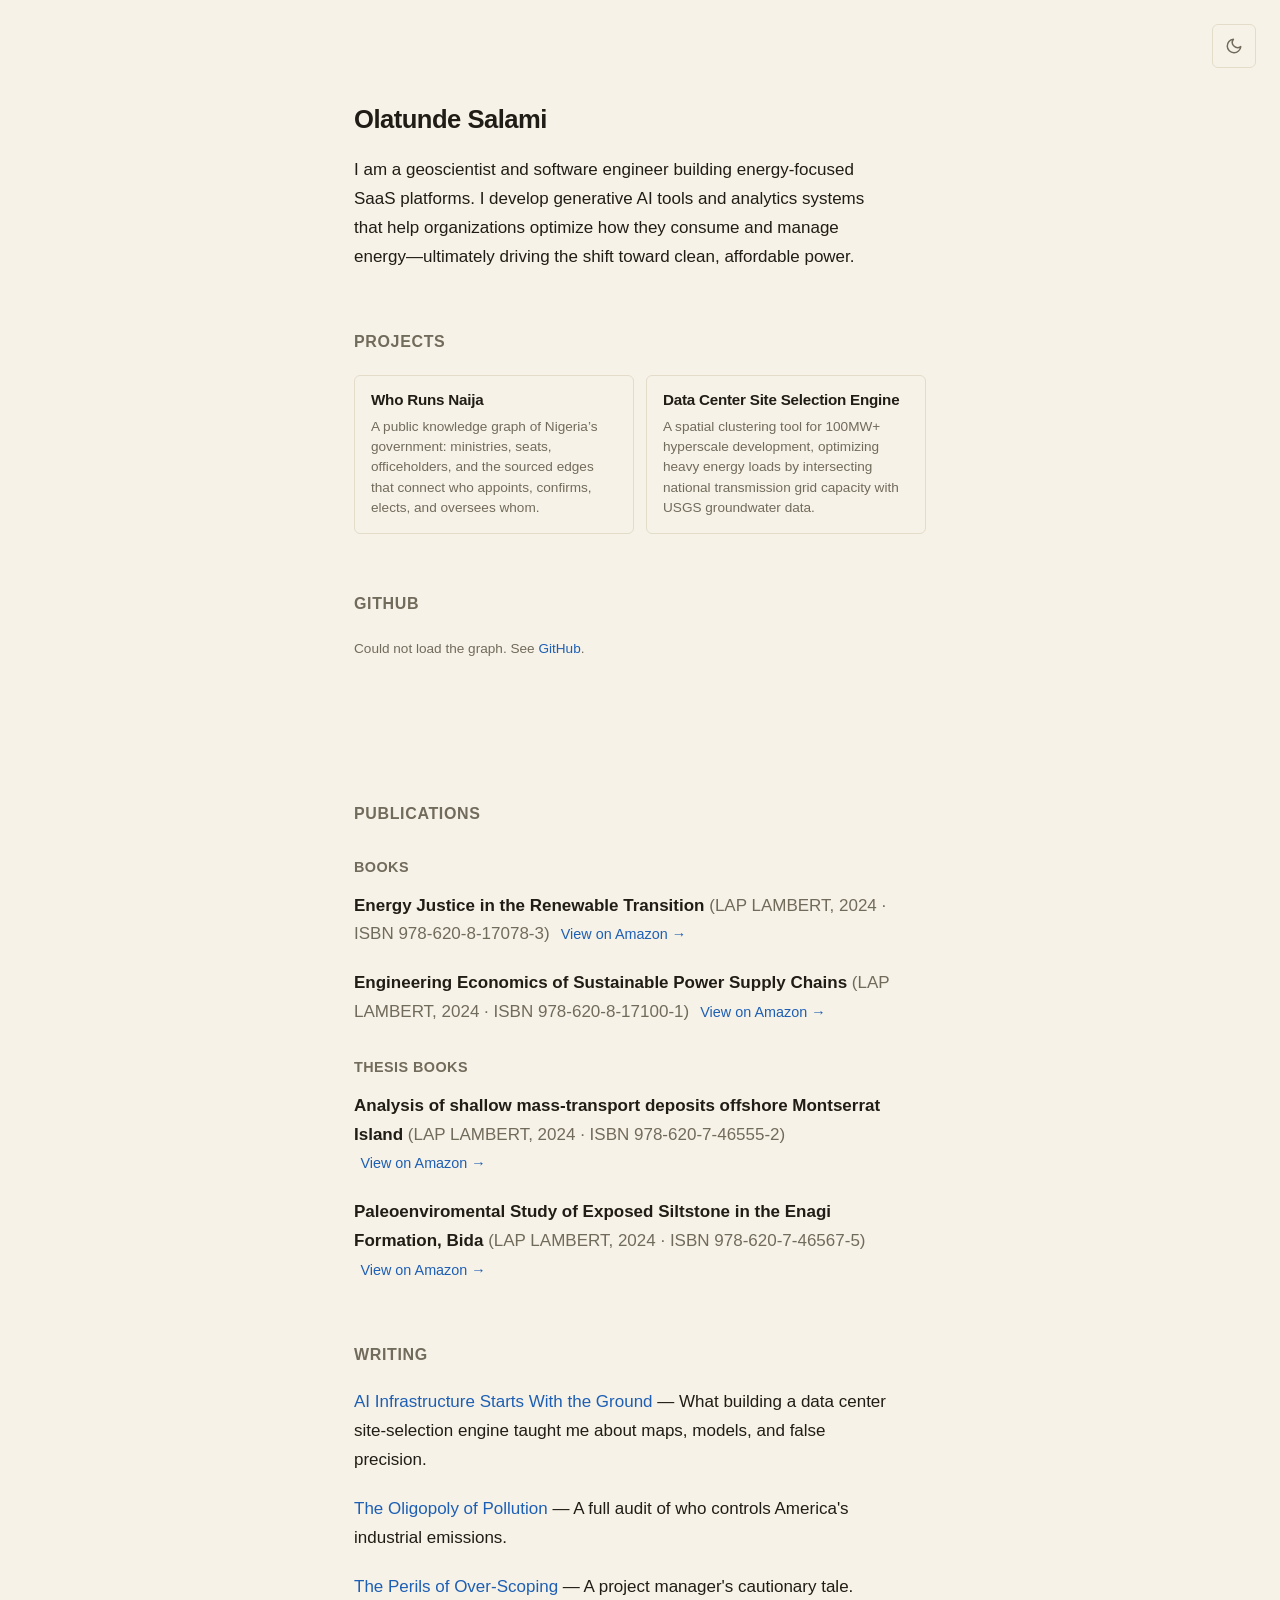
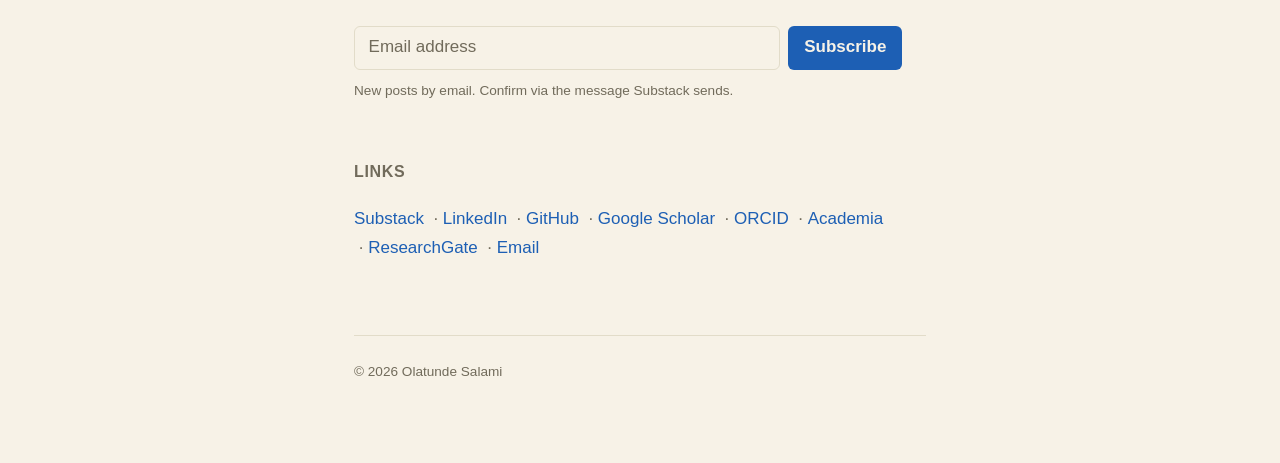
==== index.html @ bcf0152d "Improve mobile footer links and contributions graph On screens up to 480px: add a swipe hint under t" ====
<!DOCTYPE html>
<html lang="en">
<head>
    <meta charset="UTF-8">
    <meta name="viewport" content="width=device-width, initial-scale=1.0">
    <meta name="description" content="Olatunde Salami — geoscientist and software engineer building energy-focused SaaS platforms, generative AI tools, and analytics systems.">
    <meta name="author" content="Olatunde Salami">
    <meta name="robots" content="index, follow">
    <link rel="canonical" href="https://salamituns.com">

    <!-- Open Graph / Social Media -->
    <meta property="og:type" content="website">
    <meta property="og:title" content="Olatunde Salami">
    <meta property="og:description" content="Geoscientist and software engineer building energy-focused SaaS platforms, generative AI tools, and analytics systems.">
    <meta property="og:url" content="https://salamituns.com">
    <meta property="og:image" content="https://salamituns.com/og-image.png">
    <meta property="og:image:width" content="1200">
    <meta property="og:image:height" content="630">
    <meta name="twitter:card" content="summary_large_image">
    <meta name="twitter:title" content="Olatunde Salami">
    <meta name="twitter:description" content="Geoscientist and software engineer building energy-focused SaaS platforms, generative AI tools, and analytics systems.">
    <meta name="twitter:image" content="https://salamituns.com/og-image.png">

    <script type="application/ld+json">
    {
      "@context": "https://schema.org",
      "@type": "Person",
      "name": "Olatunde Salami",
      "url": "https://salamituns.com",
      "jobTitle": "Geoscientist and Software Engineer",
      "sameAs": [
        "https://www.linkedin.com/in/salamituns/",
        "https://github.com/salamituns",
        "https://scholar.google.com/citations?user=IRqmZIQAAAAJ&hl=en",
        "https://orcid.org/0009-0002-8388-9732",
        "https://uni-bremen.academia.edu/OlatundeSalami",
        "https://www.researchgate.net/profile/Olatunde-Salami-2"
      ],
      "author": [
        {
          "@type": "Book",
          "name": "Energy Justice in the Renewable Transition",
          "isbn": "978-620-8-17078-3",
          "datePublished": "2024",
          "publisher": {
            "@type": "Organization",
            "name": "LAP LAMBERT Academic Publishing"
          },
          "url": "https://www.amazon.com/Energy-Justice-Renewable-Transition-Mitigation/dp/6208170788"
        },
        {
          "@type": "Book",
          "name": "Engineering Economics of Sustainable Power Supply Chains",
          "isbn": "978-620-8-17100-1",
          "datePublished": "2024",
          "publisher": {
            "@type": "Organization",
            "name": "LAP LAMBERT Academic Publishing"
          },
          "url": "https://www.amazon.com/Engineering-Economics-Sustainable-Supply-Chains/dp/6208171008"
        },
        {
          "@type": "Book",
          "name": "Analysis of shallow mass-transport deposits offshore Montserrat Island",
          "isbn": "978-620-7-46555-2",
          "datePublished": "2024",
          "publisher": {
            "@type": "Organization",
            "name": "LAP LAMBERT Academic Publishing"
          },
          "url": "https://www.amazon.com/Analysis-mass-transport-deposits-offshore-Montserrat/dp/6207465555"
        },
        {
          "@type": "Book",
          "name": "Paleoenviromental Study of Exposed Siltstone in the Enagi Formation, Bida",
          "isbn": "978-620-7-46567-5",
          "datePublished": "2024",
          "publisher": {
            "@type": "Organization",
            "name": "LAP LAMBERT Academic Publishing"
          },
          "url": "https://www.amazon.com/dp/6207465679"
        }
      ]
    }
    </script>

    <link rel="icon" href="data:image/svg+xml,%3Csvg xmlns='http://www.w3.org/2000/svg' viewBox='0 0 64 64'%3E%3Crect width='64' height='64' rx='14' fill='%2318181b'/%3E%3Ctext x='32' y='43' font-family='-apple-system, sans-serif' font-size='34' font-weight='600' fill='%23f7f2e7' text-anchor='middle'%3EO%3C/text%3E%3C/svg%3E">

    <title>Olatunde Salami</title>
    <script>
        (function () {
            var saved = localStorage.getItem('theme');
            var theme = saved === 'dark' || saved === 'light'
                ? saved
                : (window.matchMedia('(prefers-color-scheme: dark)').matches
                    ? 'dark'
                    : 'light');
            document.documentElement.setAttribute('data-theme', theme);
        })();
    </script>
    <style>
        :root {
            --text: #201d16;
            --muted: #716b5b;
            --accent: #1d5fb4;
            --accent-hover: #164a8f;
            --background: #f7f2e7;
            --rule: #e2dcc9;
            color-scheme: light;
        }

        [data-theme="dark"] {
            --text: #E5E7EB;
            --muted: #a1a1aa;
            --accent: #7eb4f5;
            --accent-hover: #a4c9f8;
            --background: #18181B;
            --rule: #3f3f46;
            color-scheme: dark;
        }

        * {
            margin: 0;
            padding: 0;
            box-sizing: border-box;
        }

        html {
            -webkit-text-size-adjust: 100%;
        }

        body {
            font-family: -apple-system, BlinkMacSystemFont, "Segoe UI", Roboto,
                "Helvetica Neue", Arial, sans-serif;
            font-size: 17px;
            line-height: 1.7;
            color: var(--text);
            background: var(--background);
            -webkit-font-smoothing: antialiased;
            text-rendering: optimizeLegibility;
        }

        main {
            max-width: 620px;
            margin: 0 auto;
            padding: 104px 24px 80px;
        }

        h1 {
            font-size: 1.6rem;
            font-weight: 700;
            letter-spacing: -0.02em;
            line-height: 1.25;
        }

        h2 {
            font-size: 1rem;
            font-weight: 600;
            letter-spacing: 0.04em;
            text-transform: uppercase;
            color: var(--muted);
            margin: 3.5rem 0 1.25rem;
        }

        .bio {
            margin-top: 1.25rem;
            max-width: 54ch;
        }

        .project-grid {
            display: grid;
            grid-template-columns: repeat(2, minmax(0, 1fr));
            gap: 12px;
        }

        .project-card {
            border: 1px solid var(--rule);
            border-radius: 6px;
            padding: 14px 16px;
        }

        .project-card h3 {
            margin: 0;
            font-size: 0.95rem;
            font-weight: 700;
            letter-spacing: -0.015em;
            line-height: 1.3;
            text-transform: none;
            color: var(--text);
        }

        .project-card h3 a {
            font-weight: 700;
            color: var(--text);
        }

        .project-card h3 a:hover {
            color: var(--accent);
        }

        .project-card p {
            margin-top: 0.45rem;
            font-size: 0.85rem;
            line-height: 1.5;
            color: var(--muted);
        }

        ul {
            list-style: none;
        }

        .subheading {
            font-size: 0.9rem;
            font-weight: 600;
            letter-spacing: 0.03em;
            text-transform: uppercase;
            color: var(--muted);
            margin: 1.75rem 0 0.75rem;
        }

        .pub-item,
        .pub-list li {
            margin-bottom: 1.25rem;
            max-width: 58ch;
            scroll-margin-top: 2rem;
        }

        .pub-item:last-child,
        .pub-list li:last-child {
            margin-bottom: 0;
        }

        .pub-publisher {
            color: var(--muted);
        }

        .pub-link {
            font-size: 0.9rem;
            margin-left: 0.4rem;
            white-space: nowrap;
        }

        .entries li {
            margin-bottom: 1.25rem;
            max-width: 58ch;
        }

        .entries li:last-child {
            margin-bottom: 0;
        }

        a {
            color: var(--accent);
            text-decoration: none;
            font-weight: 500;
        }

        a:hover {
            color: var(--accent-hover);
            text-decoration: underline;
            text-underline-offset: 3px;
        }

        .links li {
            display: inline;
        }

        .links li + li::before {
            content: "\00A0\00B7\00A0";
            color: var(--muted);
        }

        footer {
            margin-top: 4.5rem;
            padding-top: 1.5rem;
            border-top: 1px solid var(--rule);
            font-size: 0.85rem;
            color: var(--muted);
        }

        .contrib-meta {
            font-size: 0.85rem;
            color: var(--muted);
            margin-bottom: 0.75rem;
        }

        .contrib-wrap {
            overflow-x: auto;
            padding-bottom: 4px;
        }

        .contrib-hint {
            display: none;
        }

        .contrib-graph {
            display: grid;
            grid-template-rows: repeat(7, 8px);
            grid-auto-flow: column;
            grid-auto-columns: 8px;
            gap: 2px;
            width: max-content;
        }

        .contrib-cell {
            width: 8px;
            height: 8px;
            border-radius: 2px;
            background: var(--rule);
        }

        .contrib-pad {
            background: transparent;
        }

        .contrib-cell[data-level="1"] {
            background: color-mix(in srgb, var(--accent) 32%, var(--rule));
        }

        .contrib-cell[data-level="2"] {
            background: color-mix(in srgb, var(--accent) 52%, var(--rule));
        }

        .contrib-cell[data-level="3"] {
            background: color-mix(in srgb, var(--accent) 76%, var(--rule));
        }

        .contrib-cell[data-level="4"] {
            background: var(--accent);
        }

        .visually-hidden {
            position: absolute;
            width: 1px;
            height: 1px;
            padding: 0;
            margin: -1px;
            overflow: hidden;
            clip: rect(0, 0, 0, 0);
            white-space: nowrap;
            border: 0;
        }

        .subscribe {
            display: flex;
            gap: 8px;
            margin-top: 1.5rem;
            max-width: 58ch;
        }

        .subscribe input[type="email"] {
            flex: 1;
            min-width: 0;
            min-height: 44px;
            padding: 0 0.85rem;
            font: inherit;
            color: var(--text);
            background: var(--background);
            border: 1px solid var(--rule);
            border-radius: 6px;
        }

        .subscribe input[type="email"]::placeholder {
            color: var(--muted);
        }

        .subscribe input[type="email"]:focus-visible,
        .subscribe button:focus-visible {
            outline: 2px solid var(--accent);
            outline-offset: 2px;
        }

        .subscribe button {
            min-height: 44px;
            padding: 0 1rem;
            font: inherit;
            font-weight: 600;
            color: var(--background);
            background: var(--accent);
            border: 0;
            border-radius: 6px;
            cursor: pointer;
            white-space: nowrap;
        }

        .subscribe button:hover {
            background: var(--accent-hover);
        }

        .subscribe-note {
            margin-top: 0.6rem;
            font-size: 0.85rem;
            color: var(--muted);
        }

        @media (max-width: 480px) {
            body {
                font-size: 16px;
            }

            main {
                padding-top: 72px;
                padding-bottom: 56px;
            }

            .subscribe {
                flex-direction: column;
            }

            .project-grid {
                grid-template-columns: 1fr;
            }

            .contrib-hint {
                display: block;
                margin-top: 0.5rem;
                font-size: 0.85rem;
                color: var(--muted);
            }

            .links {
                display: flex;
                flex-wrap: wrap;
                column-gap: 1rem;
            }

            .links li + li::before {
                content: none;
            }

            .links a {
                display: inline-flex;
                align-items: center;
                min-height: 44px;
                white-space: nowrap;
            }
        }

        .theme-toggle {
            position: fixed;
            top: 24px;
            right: 24px;
            display: inline-flex;
            align-items: center;
            justify-content: center;
            color: var(--muted);
            background: var(--background);
            border: 1px solid var(--rule);
            border-radius: 6px;
            padding: 0;
            cursor: pointer;
            min-height: 44px;
            min-width: 44px;
        }

        .theme-toggle svg {
            display: none;
            width: 18px;
            height: 18px;
        }

        [data-theme="light"] .theme-toggle .icon-moon,
        [data-theme="dark"] .theme-toggle .icon-sun {
            display: block;
        }

        .theme-toggle:hover {
            color: var(--text);
        }

        .theme-toggle:focus-visible {
            outline: 2px solid var(--accent);
            outline-offset: 2px;
        }

        @media (prefers-reduced-motion: no-preference) {
            html {
                scroll-behavior: smooth;
            }

            body,
            .theme-toggle {
                transition: background 0.2s ease, color 0.2s ease,
                    border-color 0.2s ease;
            }
        }
    </style>
</head>
<body>
    <button type="button" class="theme-toggle" id="theme-toggle" aria-label="Switch to dark theme">
        <svg class="icon-moon" xmlns="http://www.w3.org/2000/svg" viewBox="0 0 24 24" fill="none" stroke="currentColor" stroke-width="2" stroke-linecap="round" stroke-linejoin="round" aria-hidden="true">
            <path d="M21 12.79A9 9 0 1 1 11.21 3 7 7 0 0 0 21 12.79z"/>
        </svg>
        <svg class="icon-sun" xmlns="http://www.w3.org/2000/svg" viewBox="0 0 24 24" fill="none" stroke="currentColor" stroke-width="2" stroke-linecap="round" stroke-linejoin="round" aria-hidden="true">
            <circle cx="12" cy="12" r="4"/>
            <path d="M12 2v2M12 20v2M4.93 4.93l1.41 1.41M17.66 17.66l1.41 1.41M2 12h2M20 12h2M4.93 19.07l1.41-1.41M17.66 6.34l1.41-1.41"/>
        </svg>
    </button>
    <main>
        <h1>Olatunde Salami</h1>

        <p class="bio">I am a geoscientist and software engineer building energy-focused SaaS platforms. I develop generative AI tools and analytics systems that help organizations optimize how they consume and manage energy—ultimately driving the shift toward clean, affordable power.</p>

        <section>
            <h2>Projects</h2>
            <div class="project-grid">
                <article class="project-card">
                    <h3>
                        <a href="https://whoruns9ja.com">Who Runs Naija</a>
                    </h3>
                    <p>A public knowledge graph of Nigeria’s government: ministries, seats, officeholders, and the sourced edges that connect who appoints, confirms, elects, and oversees whom.</p>
                </article>
                <article class="project-card">
                    <h3>
                        <a href="https://grid.salamituns.com">Data Center Site Selection Engine</a>
                    </h3>
                    <p>A spatial clustering tool for 100MW+ hyperscale development, optimizing heavy energy loads by intersecting national transmission grid capacity with USGS groundwater data.</p>
                </article>
            </div>
        </section>

        <section>
            <h2>GitHub</h2>
            <p class="contrib-meta" id="contrib-status">Loading contributions…</p>
            <div class="contrib-wrap">
                <div class="contrib-graph" id="contrib-graph"></div>
            </div>
            <p class="contrib-hint">Swipe left or right to see the full year.</p>
        </section>

        <section id="publications">
            <h2>Publications</h2>
            <h3 class="subheading">Books</h3>
            <ul class="pub-list">
                <li id="energy-justice">
                    <strong>Energy Justice in the Renewable Transition</strong>
                    <span class="pub-publisher">(LAP LAMBERT, 2024 · ISBN 978-620-8-17078-3)</span>
                    <a class="pub-link" href="https://www.amazon.com/Energy-Justice-Renewable-Transition-Mitigation/dp/6208170788" target="_blank" rel="noopener noreferrer">View on Amazon &rarr;</a>
                </li>
                <li id="engineering-economics">
                    <strong>Engineering Economics of Sustainable Power Supply Chains</strong>
                    <span class="pub-publisher">(LAP LAMBERT, 2024 · ISBN 978-620-8-17100-1)</span>
                    <a class="pub-link" href="https://www.amazon.com/Engineering-Economics-Sustainable-Supply-Chains/dp/6208171008" target="_blank" rel="noopener noreferrer">View on Amazon &rarr;</a>
                </li>
            </ul>
            <h3 class="subheading">Thesis Books</h3>
            <ul class="pub-list">
                <li id="montserrat-island-deposits">
                    <strong>Analysis of shallow mass-transport deposits offshore Montserrat Island</strong>
                    <span class="pub-publisher">(LAP LAMBERT, 2024 · ISBN 978-620-7-46555-2)</span>
                    <a class="pub-link" href="https://www.amazon.com/Analysis-mass-transport-deposits-offshore-Montserrat/dp/6207465555" target="_blank" rel="noopener noreferrer">View on Amazon &rarr;</a>
                </li>
                <li id="enagi-formation-study">
                    <strong>Paleoenviromental Study of Exposed Siltstone in the Enagi Formation, Bida</strong>
                    <span class="pub-publisher">(LAP LAMBERT, 2024 · ISBN 978-620-7-46567-5)</span>
                    <a class="pub-link" href="https://www.amazon.com/dp/6207465679" target="_blank" rel="noopener noreferrer">View on Amazon &rarr;</a>
                </li>
            </ul>
        </section>

        <section>
            <h2>Writing</h2>
            <ul class="entries">
                <li>
                    <a href="https://salamituns.substack.com/p/ai-infrastructure-starts-with-the">AI Infrastructure Starts With the Ground</a>
                    — What building a data center site-selection engine taught me about maps, models, and false precision.
                </li>
                <li>
                    <a href="https://salamituns.substack.com/p/the-oligopoly-of-pollution-a-full">The Oligopoly of Pollution</a>
                    — A full audit of who controls America's industrial emissions.
                </li>
                <li>
                    <a href="https://medium.com/@salamituns/the-perils-of-over-scoping-a-project-managers-cautionary-tale-368b037f5348">The Perils of Over-Scoping</a>
                    — A project manager's cautionary tale.
                </li>
            </ul>

            <form
                class="subscribe"
                id="subscribe-form"
                action="https://salamituns.substack.com/subscribe"
                method="get"
                target="_blank"
            >
                <label class="visually-hidden" for="subscribe-email">Email address</label>
                <input
                    id="subscribe-email"
                    name="email"
                    type="email"
                    autocomplete="email"
                    inputmode="email"
                    required
                    placeholder="Email address"
                >
                <input type="hidden" name="simple" value="true">
                <input type="hidden" name="next" value="https://salamituns.com">
                <button type="submit">Subscribe</button>
            </form>
            <p class="subscribe-note">New posts by email. Confirm via the message Substack sends.</p>
        </section>

        <section>
            <h2>Links</h2>
            <ul class="links">
                <li><a href="https://salamituns.substack.com">Substack</a></li>
                <li><a href="https://www.linkedin.com/in/salamituns/">LinkedIn</a></li>
                <li><a href="https://github.com/salamituns">GitHub</a></li>
                <li><a href="https://scholar.google.com/citations?user=IRqmZIQAAAAJ&hl=en" target="_blank" rel="noopener noreferrer">Google Scholar</a></li>
                <li><a href="https://orcid.org/0009-0002-8388-9732" target="_blank" rel="noopener noreferrer">ORCID</a></li>
                <li><a href="https://uni-bremen.academia.edu/OlatundeSalami" target="_blank" rel="noopener noreferrer">Academia</a></li>
                <li><a href="https://www.researchgate.net/profile/Olatunde-Salami-2" target="_blank" rel="noopener noreferrer">ResearchGate</a></li>
                <li><a href="mailto:salamituns@gmail.com">Email</a></li>
            </ul>
        </section>

        <footer>&copy; <span id="year">2026</span> Olatunde Salami</footer>
    </main>

    <script>
        document.getElementById('year').textContent = new Date().getFullYear();

        (function () {
            var root = document.documentElement;
            var button = document.getElementById('theme-toggle');

            function labelButton(theme) {
                var next = theme === 'dark' ? 'light' : 'dark';
                button.setAttribute('aria-label', 'Switch to ' + next + ' theme');
                button.setAttribute('aria-pressed', theme === 'dark' ? 'true' : 'false');
            }

            labelButton(root.getAttribute('data-theme') || 'light');

            button.addEventListener('click', function () {
                var next = root.getAttribute('data-theme') === 'dark'
                    ? 'light'
                    : 'dark';
                localStorage.setItem('theme', next);
                root.setAttribute('data-theme', next);
                labelButton(next);
            });
        })();

        (function () {
            var USER = 'salamituns';
            var mount = document.getElementById('contrib-graph');
            var status = document.getElementById('contrib-status');
            var profile = 'https://github.com/' + USER;

            fetch('https://github-contributions-api.jogruber.de/v4/' + USER + '?y=last')
                .then(function (res) {
                    if (!res.ok) throw new Error('bad response');
                    return res.json();
                })
                .then(function (data) {
                    var days = data.contributions || [];
                    var total = (data.total && data.total.lastYear) || 0;
                    var frag = document.createDocumentFragment();

                    if (days.length) {
                        var parts = days[0].date.split('-');
                        var pad = new Date(
                            Date.UTC(+parts[0], +parts[1] - 1, +parts[2])
                        ).getUTCDay();
                        var i;
                        for (i = 0; i < pad; i++) {
                            var spacer = document.createElement('span');
                            spacer.className = 'contrib-cell contrib-pad';
                            spacer.setAttribute('aria-hidden', 'true');
                            frag.appendChild(spacer);
                        }
                    }

                    days.forEach(function (day) {
                        var cell = document.createElement('span');
                        var count = day.count;
                        cell.className = 'contrib-cell';
                        cell.dataset.level = String(day.level);
                        cell.title = count + ' contribution' +
                            (count === 1 ? '' : 's') + ' on ' + day.date;
                        frag.appendChild(cell);
                    });

                    mount.textContent = '';
                    mount.appendChild(frag);
                    mount.setAttribute('role', 'img');
                    mount.setAttribute(
                        'aria-label',
                        total.toLocaleString() +
                            ' GitHub contributions in the last year'
                    );
                    status.textContent = '';
                    var totalLink = document.createElement('a');
                    totalLink.href = profile;
                    totalLink.textContent = total.toLocaleString() +
                        ' contributions';
                    status.appendChild(totalLink);
                    status.appendChild(
                        document.createTextNode(' in the last year')
                    );
                })
                .catch(function () {
                    status.textContent = 'Could not load the graph. See ';
                    var fallback = document.createElement('a');
                    fallback.href = profile;
                    fallback.textContent = 'GitHub';
                    status.appendChild(fallback);
                    status.appendChild(document.createTextNode('.'));
                });
        })();
    </script>
</body>
</html>
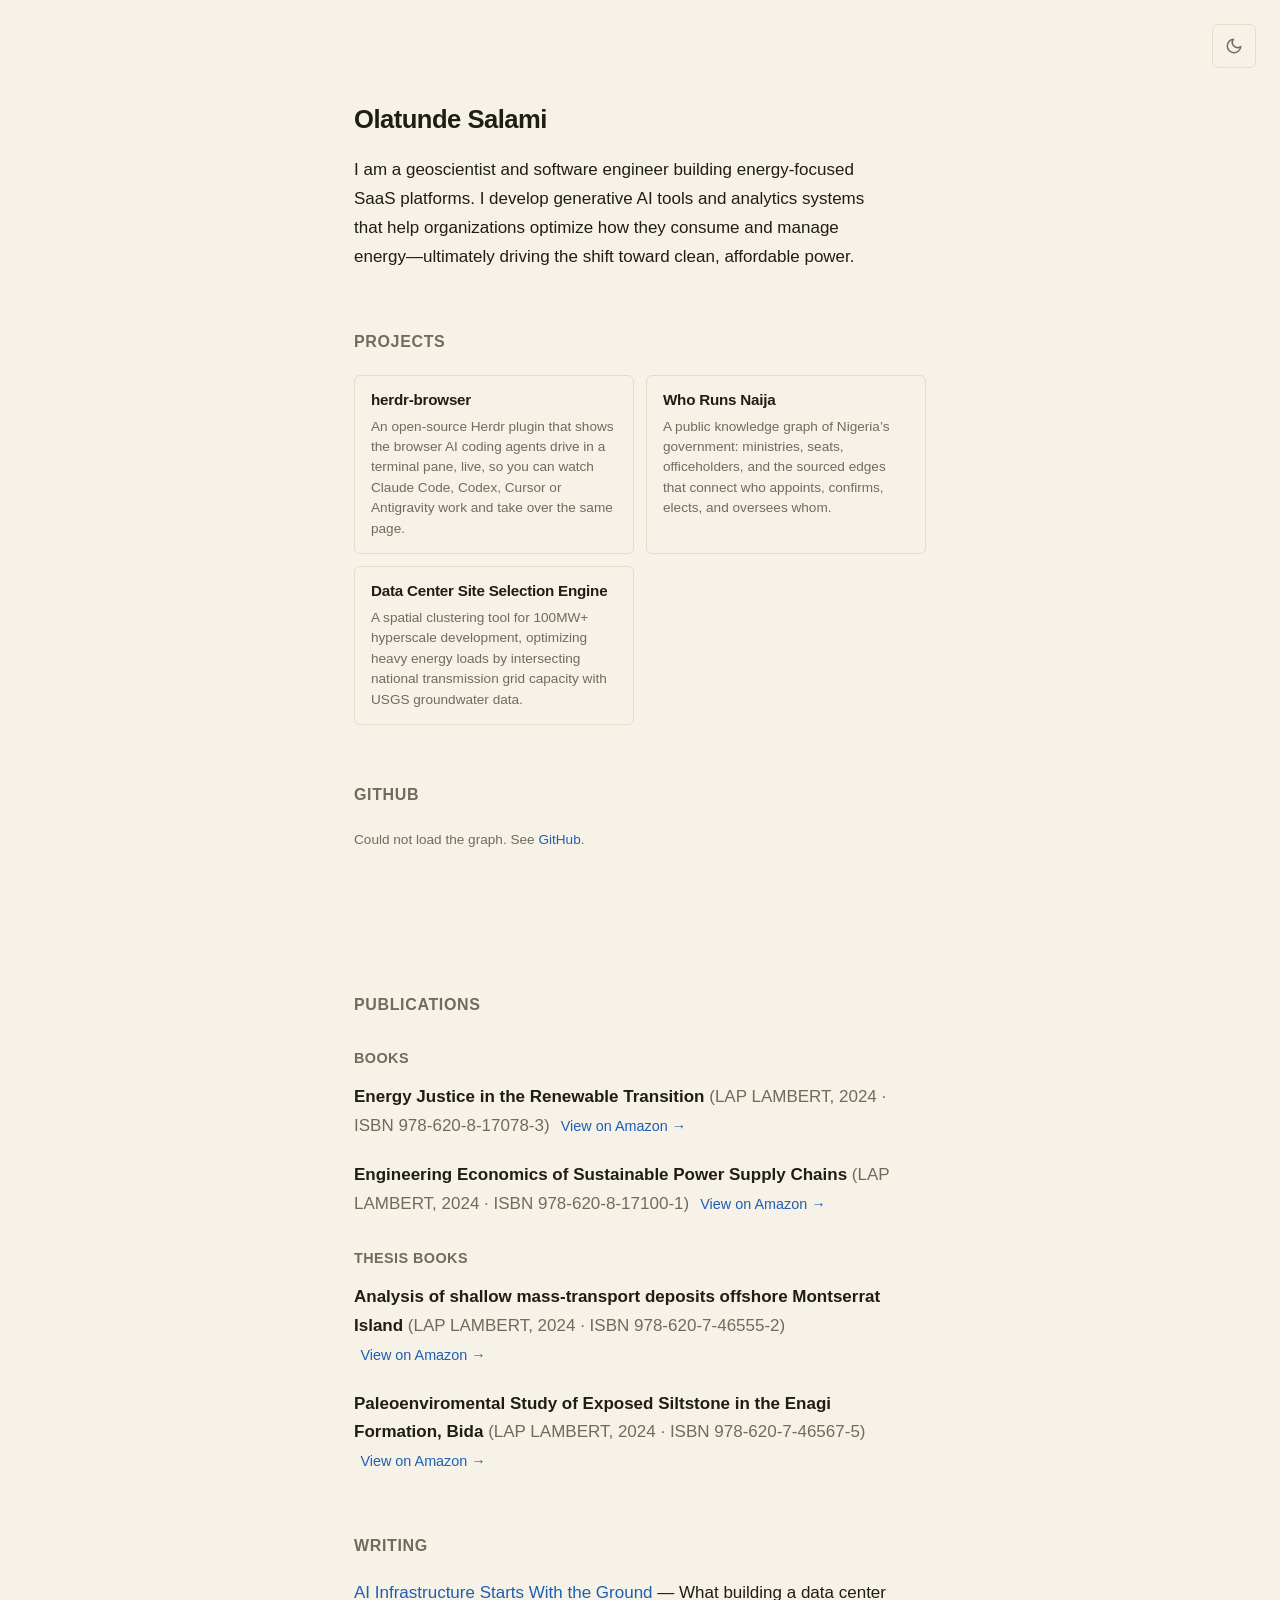
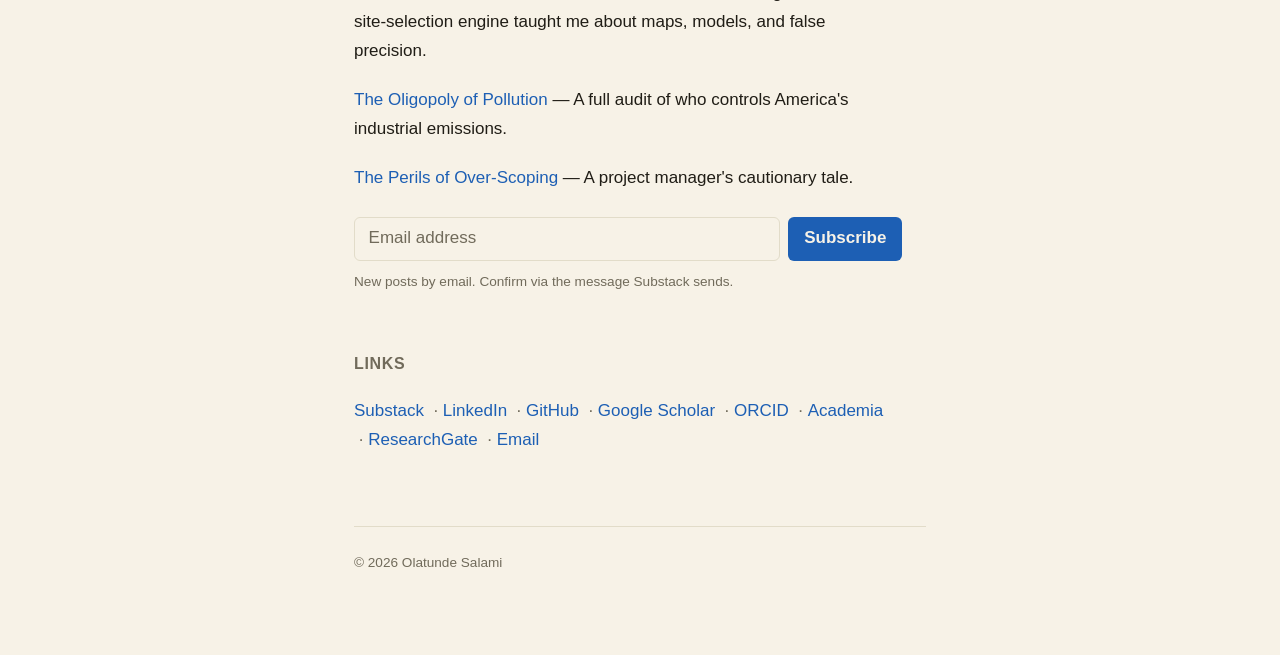
==== commit a8cfd0d1: "Add herdr-browser to the projects grid. Co-Authored-By: Claude Opus 5.5 (1M context) <noreply@anthro" ====
--- a/index.html
+++ b/index.html
@@ -507,6 +507,12 @@
             <div class="project-grid">
                 <article class="project-card">
                     <h3>
+                        <a href="https://github.com/salamituns/herdr-browser">herdr-browser</a>
+                    </h3>
+                    <p>An open-source Herdr plugin that shows the browser AI coding agents drive in a terminal pane, live, so you can watch Claude Code, Codex, Cursor or Antigravity work and take over the same page.</p>
+                </article>
+                <article class="project-card">
+                    <h3>
                         <a href="https://whoruns9ja.com">Who Runs Naija</a>
                     </h3>
                     <p>A public knowledge graph of Nigeria’s government: ministries, seats, officeholders, and the sourced edges that connect who appoints, confirms, elects, and oversees whom.</p>
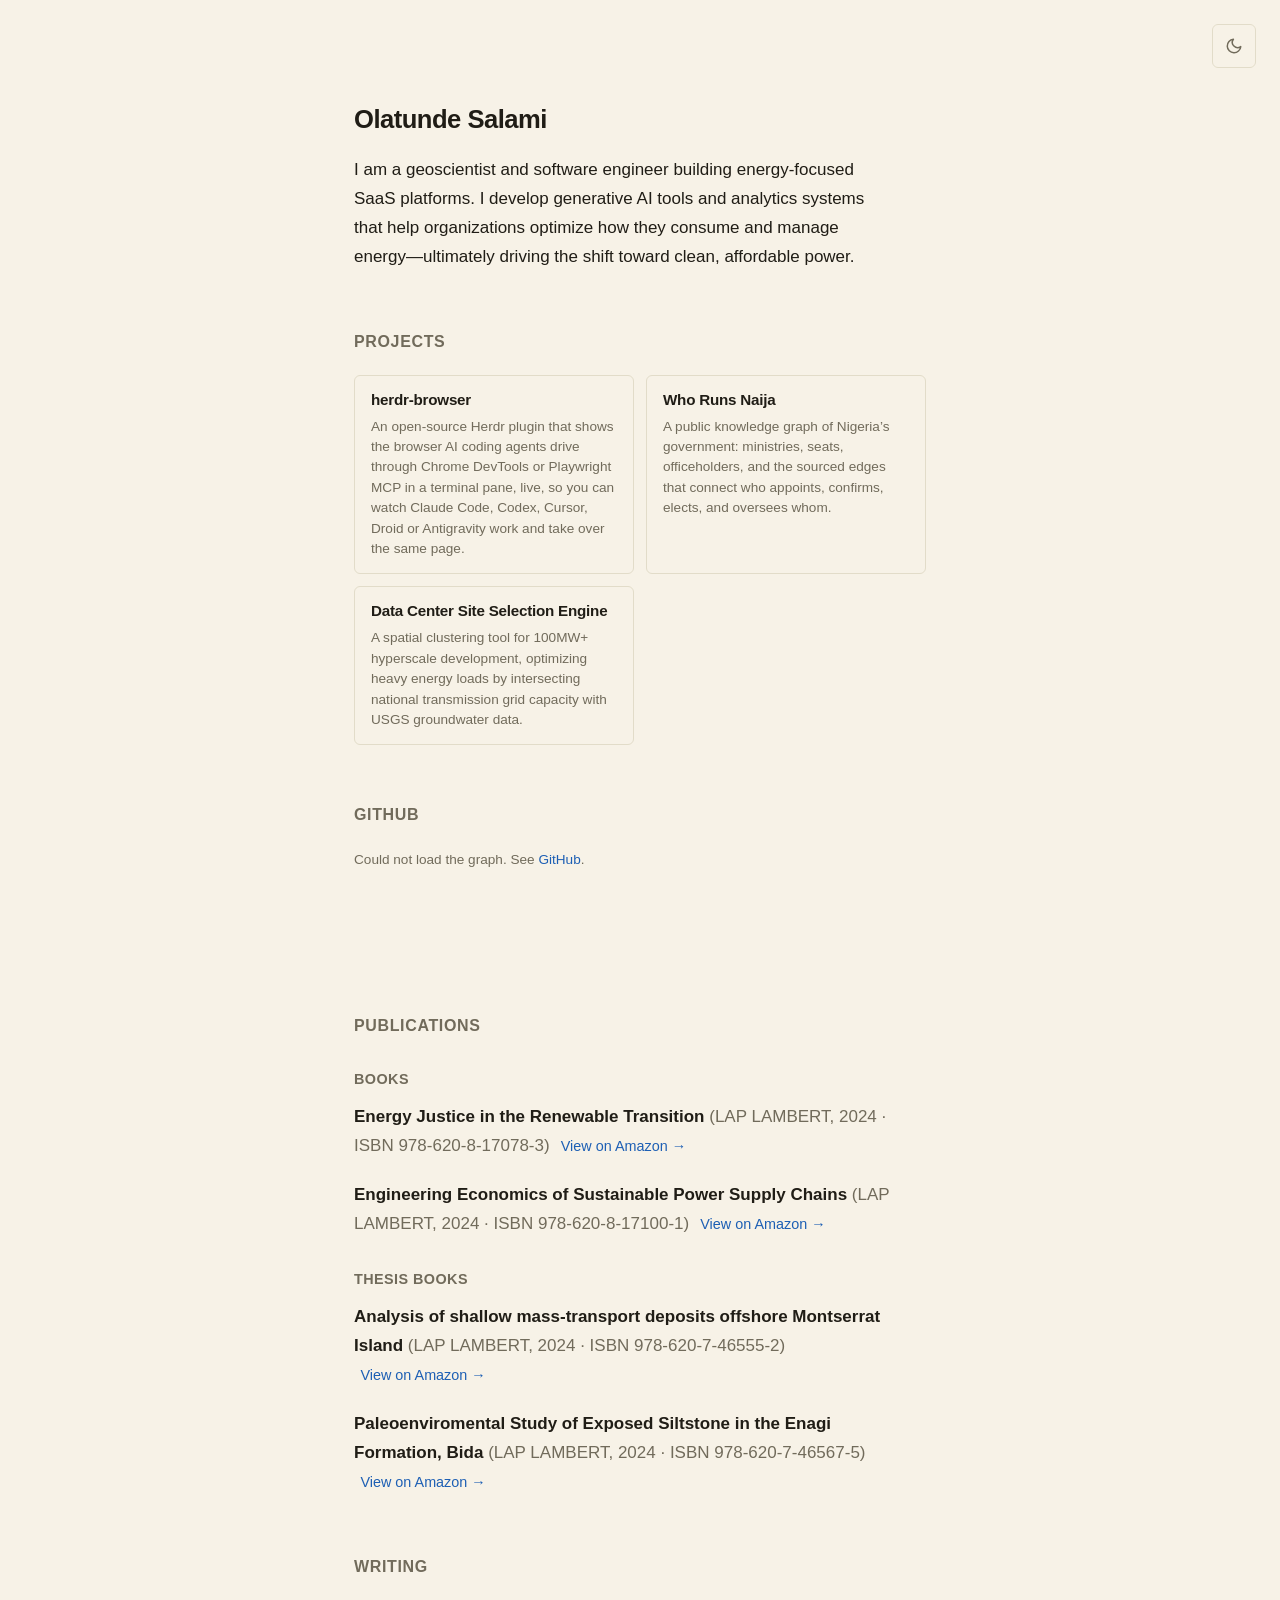
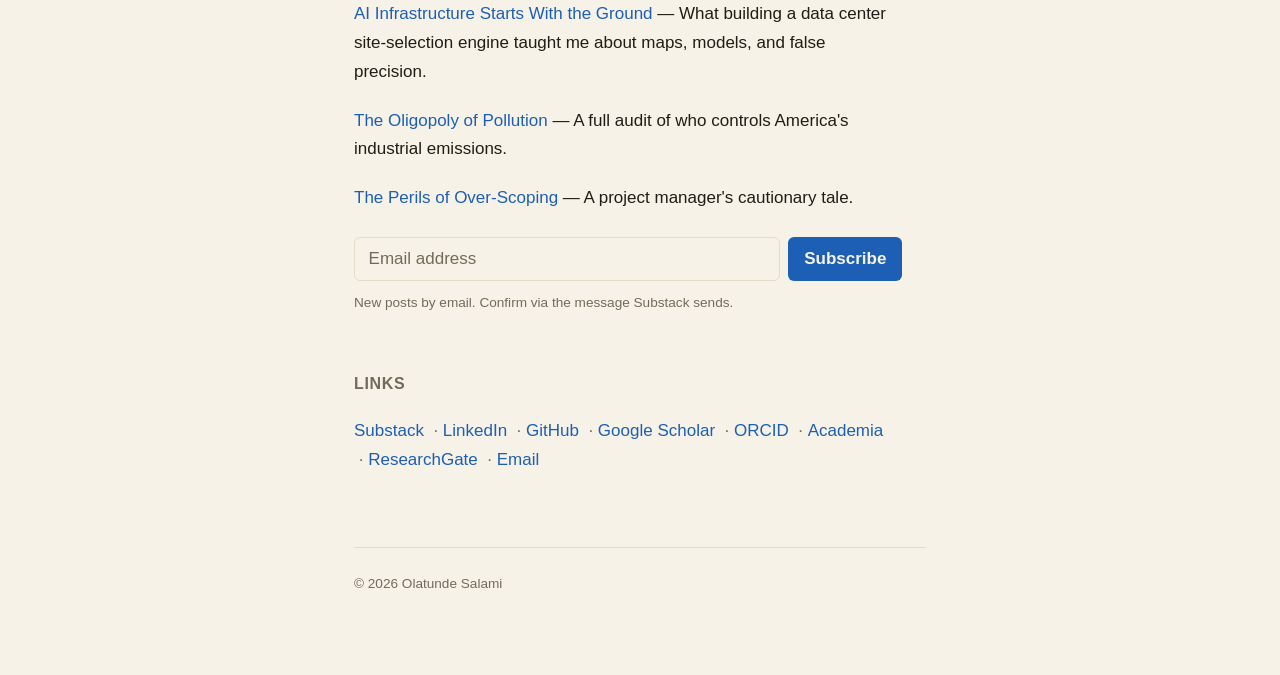
==== commit 3848656d: "Mention Playwright and Droid on the herdr-browser card. Co-Authored-By: Claude Opus 5.5 (1M context)" ====
--- a/index.html
+++ b/index.html
@@ -509,7 +509,7 @@
                     <h3>
                         <a href="https://github.com/salamituns/herdr-browser">herdr-browser</a>
                     </h3>
-                    <p>An open-source Herdr plugin that shows the browser AI coding agents drive in a terminal pane, live, so you can watch Claude Code, Codex, Cursor or Antigravity work and take over the same page.</p>
+                    <p>An open-source Herdr plugin that shows the browser AI coding agents drive through Chrome DevTools or Playwright MCP in a terminal pane, live, so you can watch Claude Code, Codex, Cursor, Droid or Antigravity work and take over the same page.</p>
                 </article>
                 <article class="project-card">
                     <h3>
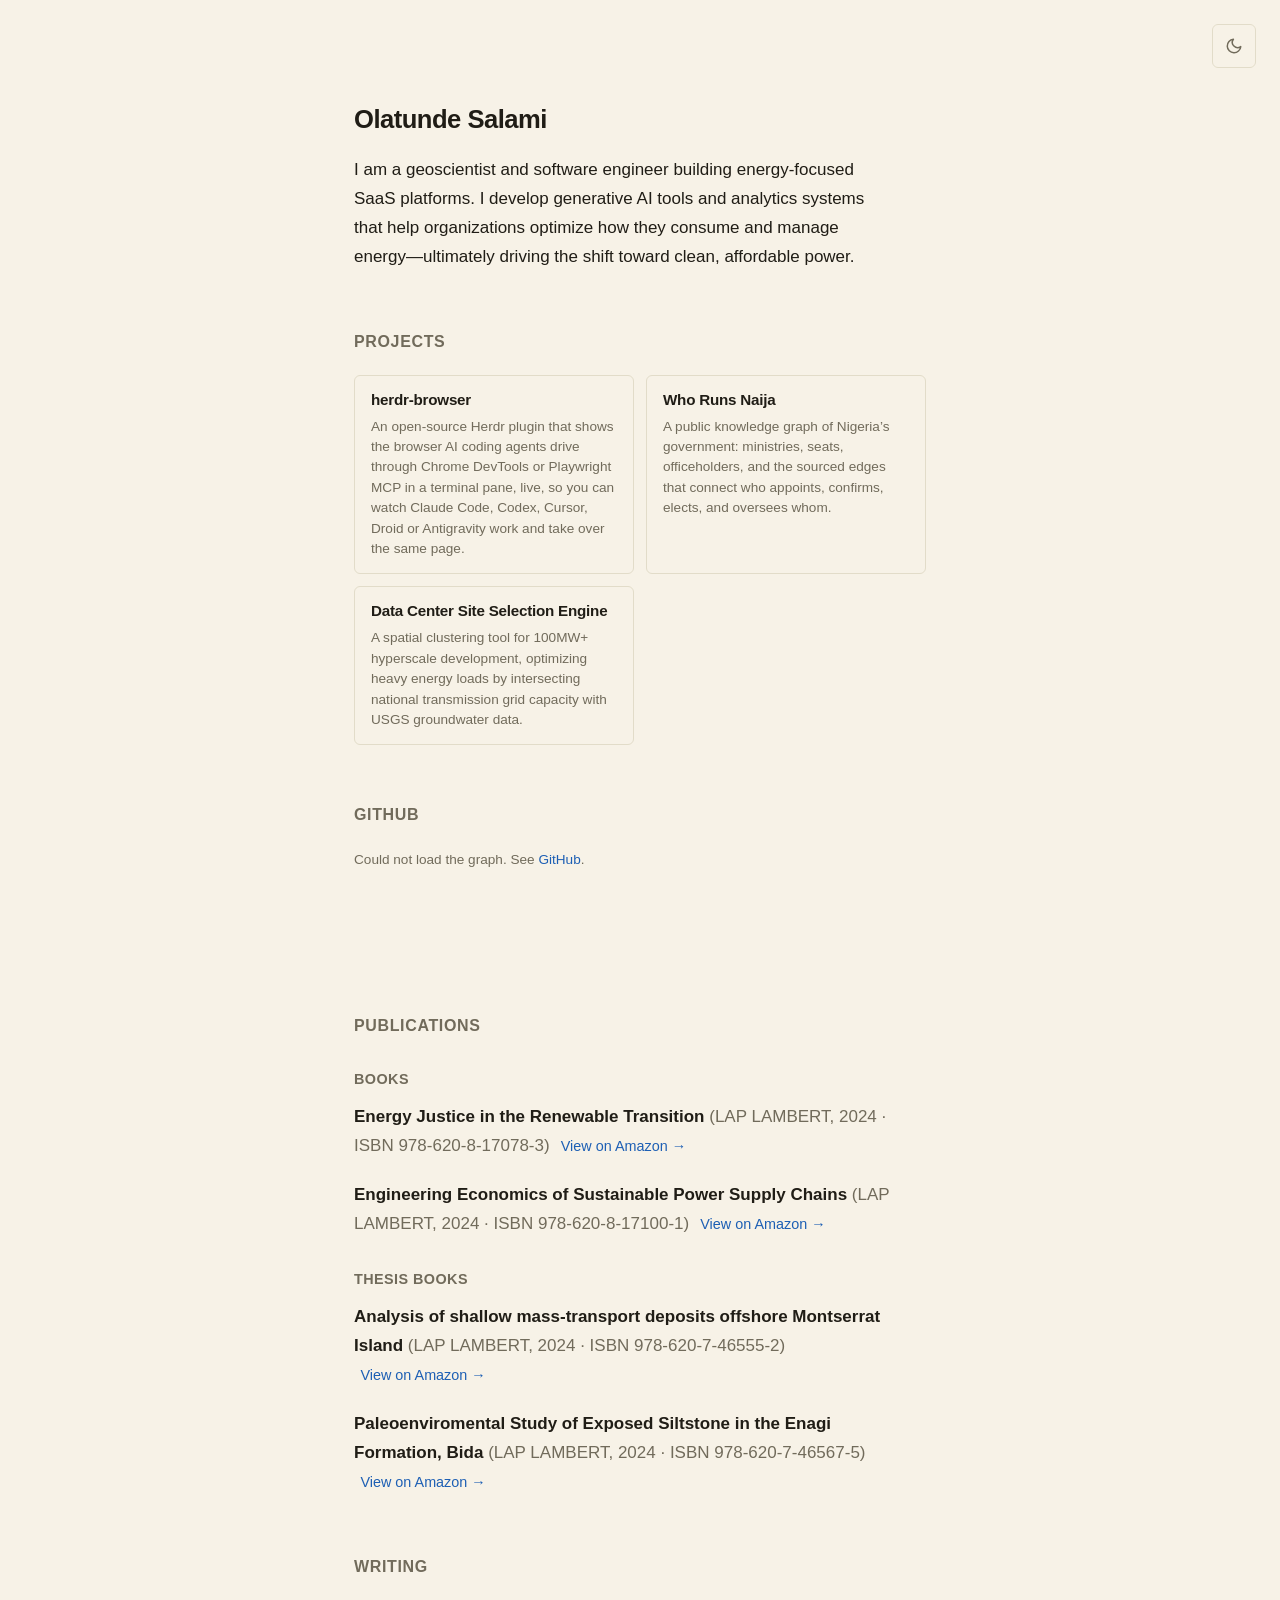
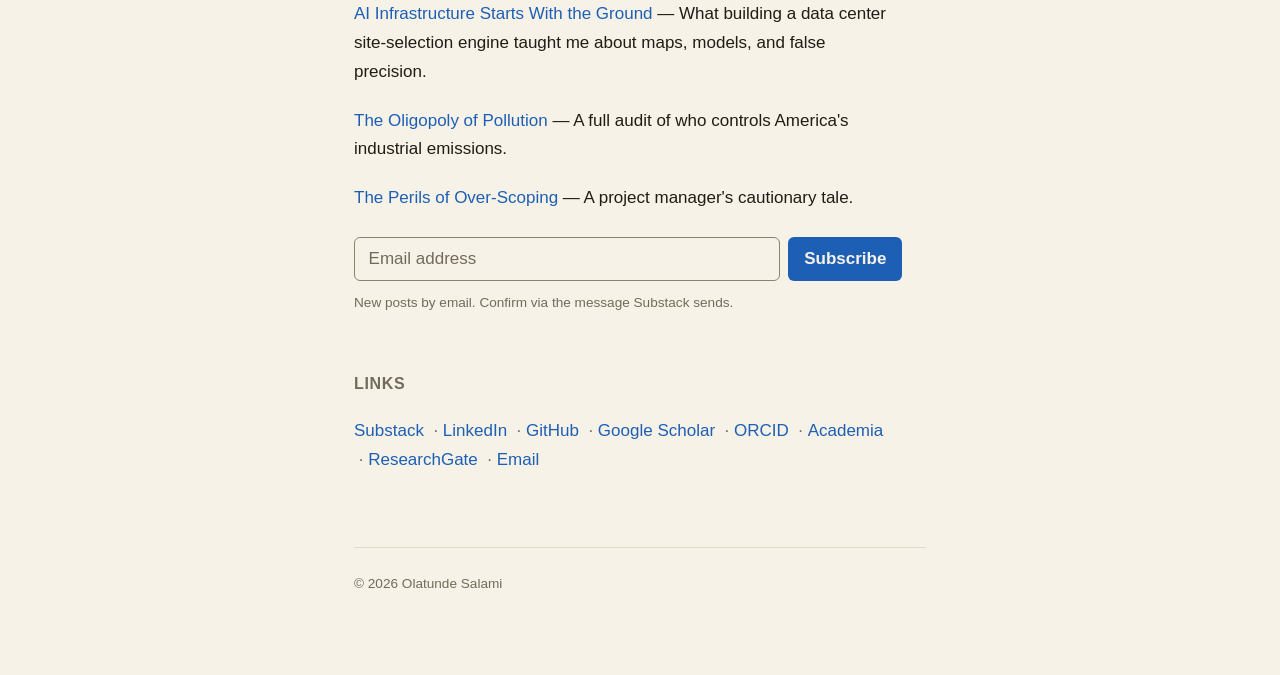
==== commit d2947373: "Fix structured data, icons, www redirect, and input contrast. - Link books to the Person via @graph/" ====
--- a/index.html
+++ b/index.html
@@ -24,19 +24,22 @@
     <script type="application/ld+json">
     {
       "@context": "https://schema.org",
-      "@type": "Person",
-      "name": "Olatunde Salami",
-      "url": "https://salamituns.com",
-      "jobTitle": "Geoscientist and Software Engineer",
-      "sameAs": [
-        "https://www.linkedin.com/in/salamituns/",
-        "https://github.com/salamituns",
-        "https://scholar.google.com/citations?user=IRqmZIQAAAAJ&hl=en",
-        "https://orcid.org/0009-0002-8388-9732",
-        "https://uni-bremen.academia.edu/OlatundeSalami",
-        "https://www.researchgate.net/profile/Olatunde-Salami-2"
-      ],
-      "author": [
+      "@graph": [
+        {
+          "@type": "Person",
+          "@id": "https://salamituns.com/#person",
+          "name": "Olatunde Salami",
+          "url": "https://salamituns.com",
+          "jobTitle": "Geoscientist and Software Engineer",
+          "sameAs": [
+            "https://www.linkedin.com/in/salamituns/",
+            "https://github.com/salamituns",
+            "https://scholar.google.com/citations?user=IRqmZIQAAAAJ&hl=en",
+            "https://orcid.org/0009-0002-8388-9732",
+            "https://uni-bremen.academia.edu/OlatundeSalami",
+            "https://www.researchgate.net/profile/Olatunde-Salami-2"
+          ]
+        },
         {
           "@type": "Book",
           "name": "Energy Justice in the Renewable Transition",
@@ -46,7 +49,10 @@
             "@type": "Organization",
             "name": "LAP LAMBERT Academic Publishing"
           },
-          "url": "https://www.amazon.com/Energy-Justice-Renewable-Transition-Mitigation/dp/6208170788"
+          "url": "https://www.amazon.com/Energy-Justice-Renewable-Transition-Mitigation/dp/6208170788",
+          "author": {
+            "@id": "https://salamituns.com/#person"
+          }
         },
         {
           "@type": "Book",
@@ -57,7 +63,10 @@
             "@type": "Organization",
             "name": "LAP LAMBERT Academic Publishing"
           },
-          "url": "https://www.amazon.com/Engineering-Economics-Sustainable-Supply-Chains/dp/6208171008"
+          "url": "https://www.amazon.com/Engineering-Economics-Sustainable-Supply-Chains/dp/6208171008",
+          "author": {
+            "@id": "https://salamituns.com/#person"
+          }
         },
         {
           "@type": "Book",
@@ -68,7 +77,10 @@
             "@type": "Organization",
             "name": "LAP LAMBERT Academic Publishing"
           },
-          "url": "https://www.amazon.com/Analysis-mass-transport-deposits-offshore-Montserrat/dp/6207465555"
+          "url": "https://www.amazon.com/Analysis-mass-transport-deposits-offshore-Montserrat/dp/6207465555",
+          "author": {
+            "@id": "https://salamituns.com/#person"
+          }
         },
         {
           "@type": "Book",
@@ -79,18 +91,26 @@
             "@type": "Organization",
             "name": "LAP LAMBERT Academic Publishing"
           },
-          "url": "https://www.amazon.com/dp/6207465679"
+          "url": "https://www.amazon.com/dp/6207465679",
+          "author": {
+            "@id": "https://salamituns.com/#person"
+          }
         }
       ]
     }
     </script>
 
-    <link rel="icon" href="data:image/svg+xml,%3Csvg xmlns='http://www.w3.org/2000/svg' viewBox='0 0 64 64'%3E%3Crect width='64' height='64' rx='14' fill='%2318181b'/%3E%3Ctext x='32' y='43' font-family='-apple-system, sans-serif' font-size='34' font-weight='600' fill='%23f7f2e7' text-anchor='middle'%3EO%3C/text%3E%3C/svg%3E">
+    <link rel="icon" href="/favicon.ico" sizes="32x32">
+    <link rel="icon" href="/favicon.svg" type="image/svg+xml">
+    <link rel="apple-touch-icon" href="/apple-touch-icon.png">
 
     <title>Olatunde Salami</title>
     <script>
         (function () {
-            var saved = localStorage.getItem('theme');
+            var saved = null;
+            try {
+                saved = localStorage.getItem('theme');
+            } catch (e) {}
             var theme = saved === 'dark' || saved === 'light'
                 ? saved
                 : (window.matchMedia('(prefers-color-scheme: dark)').matches
@@ -107,6 +127,7 @@
             --accent-hover: #164a8f;
             --background: #f7f2e7;
             --rule: #e2dcc9;
+            --field-border: #8a8370;
             color-scheme: light;
         }
 
@@ -117,6 +138,7 @@
             --accent-hover: #a4c9f8;
             --background: #18181B;
             --rule: #3f3f46;
+            --field-border: #71717a;
             color-scheme: dark;
         }
 
@@ -357,7 +379,7 @@
             font: inherit;
             color: var(--text);
             background: var(--background);
-            border: 1px solid var(--rule);
+            border: 1px solid var(--field-border);
             border-radius: 6px;
         }
 
@@ -642,7 +664,9 @@
                 var next = root.getAttribute('data-theme') === 'dark'
                     ? 'light'
                     : 'dark';
-                localStorage.setItem('theme', next);
+                try {
+                    localStorage.setItem('theme', next);
+                } catch (e) {}
                 root.setAttribute('data-theme', next);
                 labelButton(next);
             });
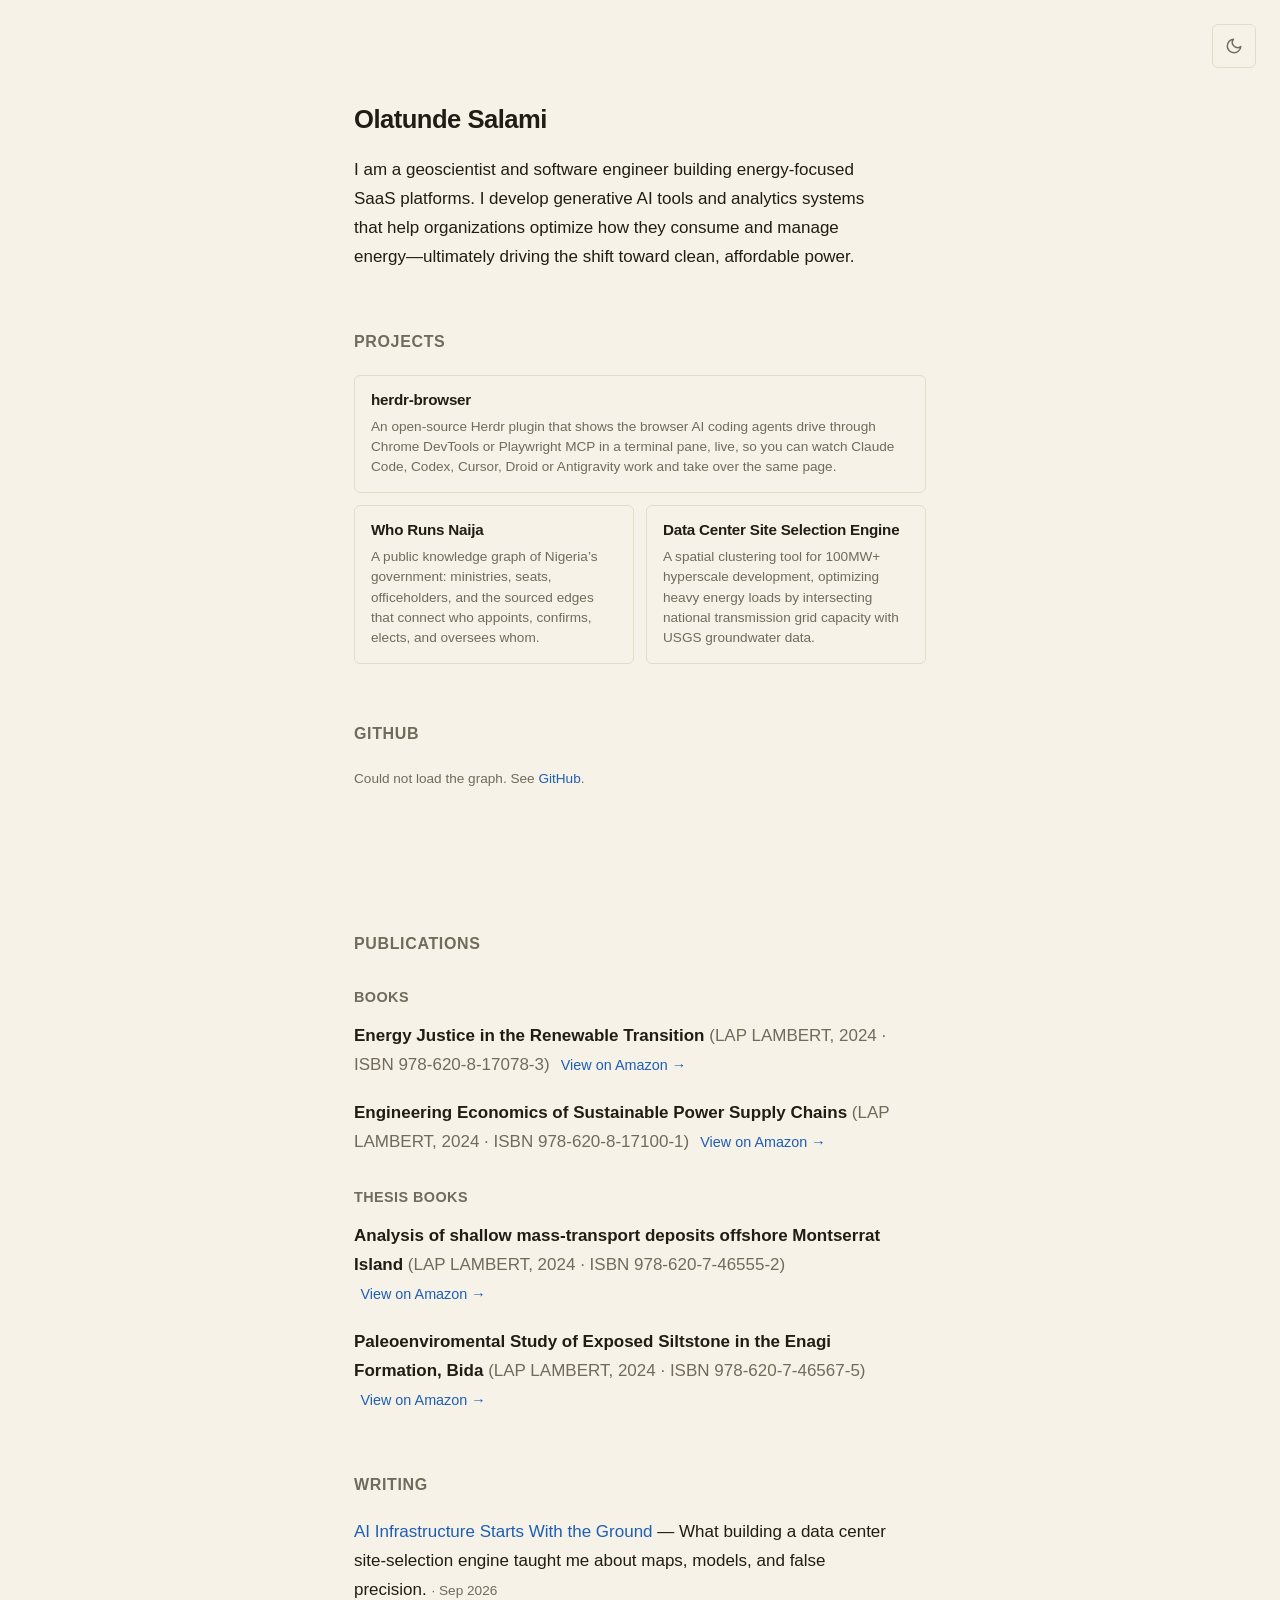
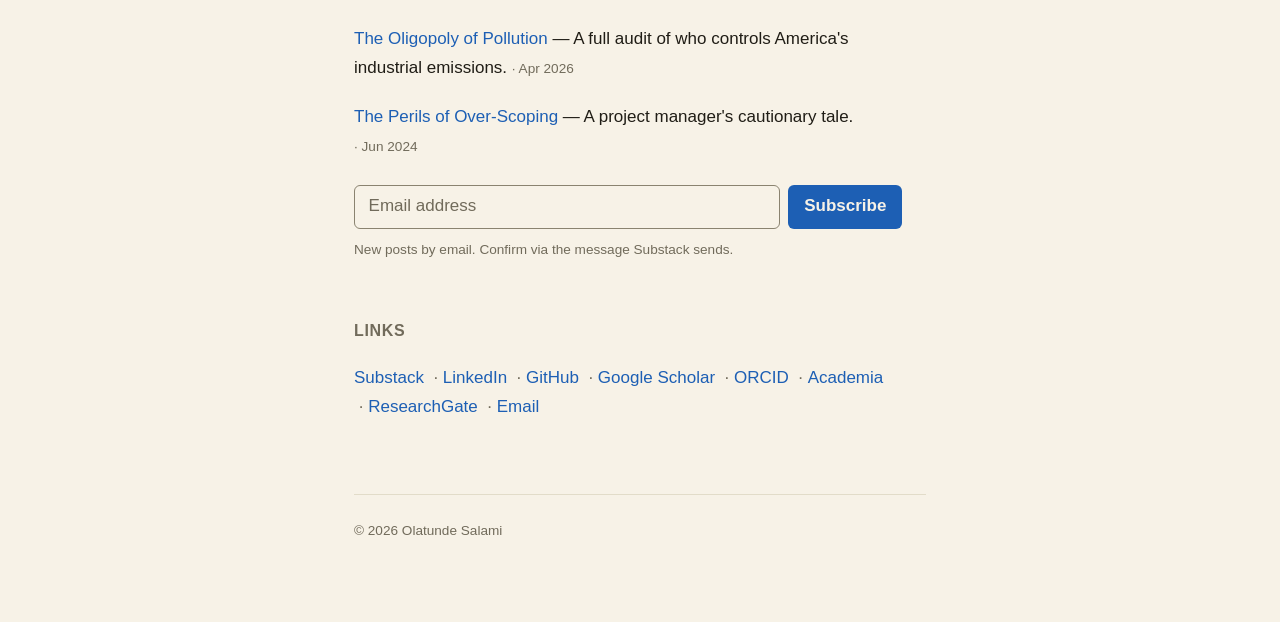
==== commit b1cf2589: "Feature the newest project, add post dates, and cache the GitHub graph. - Span the first project car" ====
--- a/index.html
+++ b/index.html
@@ -105,6 +105,7 @@
     <link rel="apple-touch-icon" href="/apple-touch-icon.png">
 
     <title>Olatunde Salami</title>
+    <meta name="theme-color" content="#f7f2e7">
     <script>
         (function () {
             var saved = null;
@@ -117,6 +118,10 @@
                     ? 'dark'
                     : 'light');
             document.documentElement.setAttribute('data-theme', theme);
+            document.querySelector('meta[name="theme-color"]').setAttribute(
+                'content',
+                theme === 'dark' ? '#18181B' : '#f7f2e7'
+            );
         })();
     </script>
     <style>
@@ -197,9 +202,37 @@
         }
 
         .project-card {
+            position: relative;
             border: 1px solid var(--rule);
             border-radius: 6px;
             padding: 14px 16px;
+        }
+
+        /* With an odd number of cards, the first (newest) spans both
+           columns so the grid never ends on an empty cell. */
+        .project-card:first-child:nth-last-child(odd) {
+            grid-column: 1 / -1;
+        }
+
+        .project-card:hover {
+            border-color: var(--field-border);
+        }
+
+        /* Stretch the title link over the whole card. */
+        .project-card h3 a::after {
+            content: "";
+            position: absolute;
+            inset: 0;
+            border-radius: 6px;
+        }
+
+        .project-card h3 a:focus-visible {
+            outline: none;
+        }
+
+        .project-card h3 a:focus-visible::after {
+            outline: 2px solid var(--accent);
+            outline-offset: 2px;
         }
 
         .project-card h3 {
@@ -270,6 +303,16 @@
 
         .entries li:last-child {
             margin-bottom: 0;
+        }
+
+        .entry-date {
+            font-size: 0.85rem;
+            color: var(--muted);
+            white-space: nowrap;
+        }
+
+        .entry-date::before {
+            content: "\00B7\00A0";
         }
 
         a {
@@ -564,12 +607,12 @@
                 <li id="energy-justice">
                     <strong>Energy Justice in the Renewable Transition</strong>
                     <span class="pub-publisher">(LAP LAMBERT, 2024 · ISBN 978-620-8-17078-3)</span>
-                    <a class="pub-link" href="https://www.amazon.com/Energy-Justice-Renewable-Transition-Mitigation/dp/6208170788" target="_blank" rel="noopener noreferrer">View on Amazon &rarr;</a>
+                    <a class="pub-link" href="https://www.amazon.com/Energy-Justice-Renewable-Transition-Mitigation/dp/6208170788">View on Amazon &rarr;</a>
                 </li>
                 <li id="engineering-economics">
                     <strong>Engineering Economics of Sustainable Power Supply Chains</strong>
                     <span class="pub-publisher">(LAP LAMBERT, 2024 · ISBN 978-620-8-17100-1)</span>
-                    <a class="pub-link" href="https://www.amazon.com/Engineering-Economics-Sustainable-Supply-Chains/dp/6208171008" target="_blank" rel="noopener noreferrer">View on Amazon &rarr;</a>
+                    <a class="pub-link" href="https://www.amazon.com/Engineering-Economics-Sustainable-Supply-Chains/dp/6208171008">View on Amazon &rarr;</a>
                 </li>
             </ul>
             <h3 class="subheading">Thesis Books</h3>
@@ -577,12 +620,12 @@
                 <li id="montserrat-island-deposits">
                     <strong>Analysis of shallow mass-transport deposits offshore Montserrat Island</strong>
                     <span class="pub-publisher">(LAP LAMBERT, 2024 · ISBN 978-620-7-46555-2)</span>
-                    <a class="pub-link" href="https://www.amazon.com/Analysis-mass-transport-deposits-offshore-Montserrat/dp/6207465555" target="_blank" rel="noopener noreferrer">View on Amazon &rarr;</a>
+                    <a class="pub-link" href="https://www.amazon.com/Analysis-mass-transport-deposits-offshore-Montserrat/dp/6207465555">View on Amazon &rarr;</a>
                 </li>
                 <li id="enagi-formation-study">
                     <strong>Paleoenviromental Study of Exposed Siltstone in the Enagi Formation, Bida</strong>
                     <span class="pub-publisher">(LAP LAMBERT, 2024 · ISBN 978-620-7-46567-5)</span>
-                    <a class="pub-link" href="https://www.amazon.com/dp/6207465679" target="_blank" rel="noopener noreferrer">View on Amazon &rarr;</a>
+                    <a class="pub-link" href="https://www.amazon.com/dp/6207465679">View on Amazon &rarr;</a>
                 </li>
             </ul>
         </section>
@@ -593,14 +636,17 @@
                 <li>
                     <a href="https://salamituns.substack.com/p/ai-infrastructure-starts-with-the">AI Infrastructure Starts With the Ground</a>
                     — What building a data center site-selection engine taught me about maps, models, and false precision.
+                    <time class="entry-date" datetime="2026-09-03">Sep 2026</time>
                 </li>
                 <li>
                     <a href="https://salamituns.substack.com/p/the-oligopoly-of-pollution-a-full">The Oligopoly of Pollution</a>
                     — A full audit of who controls America's industrial emissions.
+                    <time class="entry-date" datetime="2026-04-17">Apr 2026</time>
                 </li>
                 <li>
                     <a href="https://medium.com/@salamituns/the-perils-of-over-scoping-a-project-managers-cautionary-tale-368b037f5348">The Perils of Over-Scoping</a>
                     — A project manager's cautionary tale.
+                    <time class="entry-date" datetime="2024-06-20">Jun 2024</time>
                 </li>
             </ul>
 
@@ -634,10 +680,10 @@
                 <li><a href="https://salamituns.substack.com">Substack</a></li>
                 <li><a href="https://www.linkedin.com/in/salamituns/">LinkedIn</a></li>
                 <li><a href="https://github.com/salamituns">GitHub</a></li>
-                <li><a href="https://scholar.google.com/citations?user=IRqmZIQAAAAJ&hl=en" target="_blank" rel="noopener noreferrer">Google Scholar</a></li>
-                <li><a href="https://orcid.org/0009-0002-8388-9732" target="_blank" rel="noopener noreferrer">ORCID</a></li>
-                <li><a href="https://uni-bremen.academia.edu/OlatundeSalami" target="_blank" rel="noopener noreferrer">Academia</a></li>
-                <li><a href="https://www.researchgate.net/profile/Olatunde-Salami-2" target="_blank" rel="noopener noreferrer">ResearchGate</a></li>
+                <li><a href="https://scholar.google.com/citations?user=IRqmZIQAAAAJ&hl=en">Google Scholar</a></li>
+                <li><a href="https://orcid.org/0009-0002-8388-9732">ORCID</a></li>
+                <li><a href="https://uni-bremen.academia.edu/OlatundeSalami">Academia</a></li>
+                <li><a href="https://www.researchgate.net/profile/Olatunde-Salami-2">ResearchGate</a></li>
                 <li><a href="mailto:salamituns@gmail.com">Email</a></li>
             </ul>
         </section>
@@ -651,24 +697,38 @@
         (function () {
             var root = document.documentElement;
             var button = document.getElementById('theme-toggle');
-
-            function labelButton(theme) {
+            var themeColor = document.querySelector('meta[name="theme-color"]');
+            var systemDark = window.matchMedia('(prefers-color-scheme: dark)');
+            var chosen = false;
+
+            try {
+                chosen = !!localStorage.getItem('theme');
+            } catch (e) {}
+
+            function applyTheme(theme) {
                 var next = theme === 'dark' ? 'light' : 'dark';
+                root.setAttribute('data-theme', theme);
+                themeColor.setAttribute('content', theme === 'dark' ? '#18181B' : '#f7f2e7');
                 button.setAttribute('aria-label', 'Switch to ' + next + ' theme');
                 button.setAttribute('aria-pressed', theme === 'dark' ? 'true' : 'false');
             }
 
-            labelButton(root.getAttribute('data-theme') || 'light');
+            applyTheme(root.getAttribute('data-theme') || 'light');
 
             button.addEventListener('click', function () {
                 var next = root.getAttribute('data-theme') === 'dark'
                     ? 'light'
                     : 'dark';
+                chosen = true;
                 try {
                     localStorage.setItem('theme', next);
                 } catch (e) {}
-                root.setAttribute('data-theme', next);
-                labelButton(next);
+                applyTheme(next);
+            });
+
+            // Follow OS light/dark changes until the visitor picks a theme.
+            systemDark.addEventListener('change', function (e) {
+                if (!chosen) applyTheme(e.matches ? 'dark' : 'light');
             });
         })();
 
@@ -678,10 +738,18 @@
             var status = document.getElementById('contrib-status');
             var profile = 'https://github.com/' + USER;
 
-            fetch('https://github-contributions-api.jogruber.de/v4/' + USER + '?y=last')
-                .then(function (res) {
+            function getJSON(url) {
+                return fetch(url).then(function (res) {
                     if (!res.ok) throw new Error('bad response');
                     return res.json();
+                });
+            }
+
+            // Edge-cached copy first; the public API directly if that fails
+            // (e.g. when the site is served as plain static files).
+            getJSON('/api/contributions')
+                .catch(function () {
+                    return getJSON('https://github-contributions-api.jogruber.de/v4/' + USER + '?y=last');
                 })
                 .then(function (data) {
                     var days = data.contributions || [];
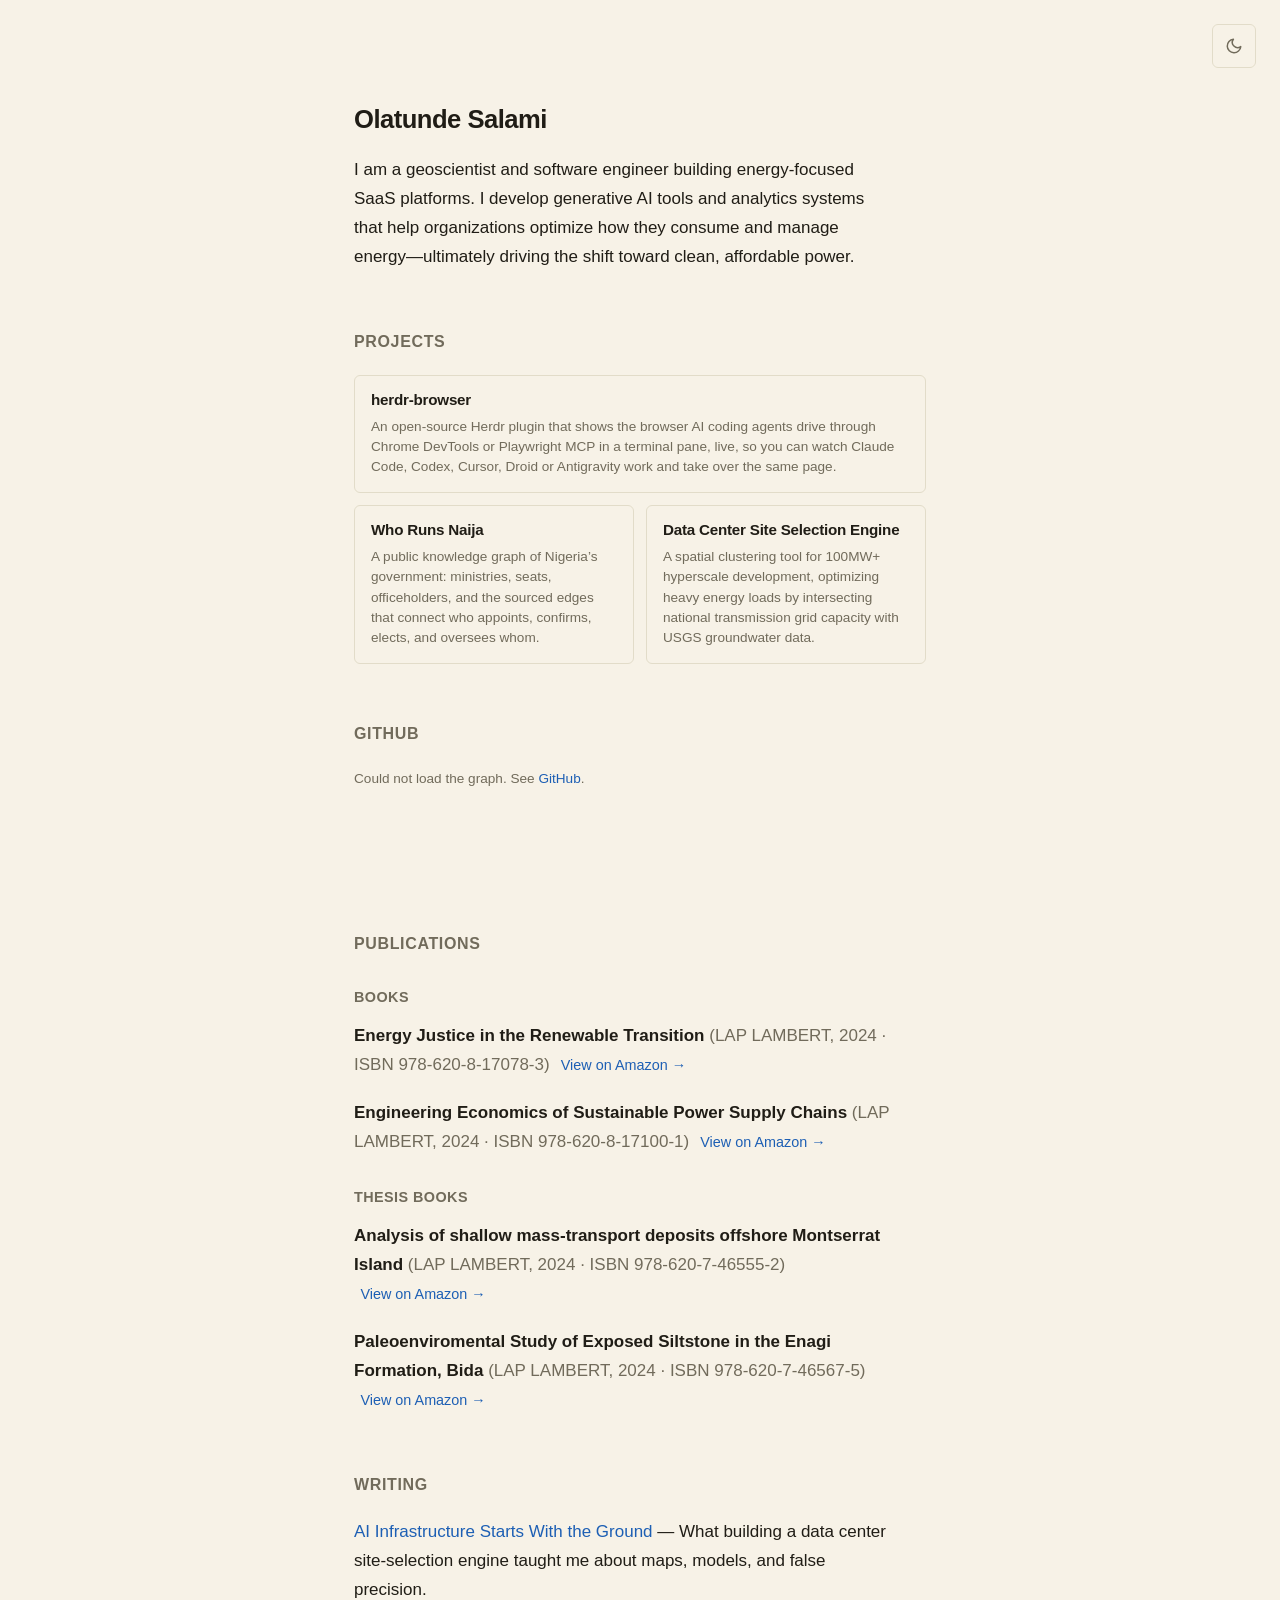
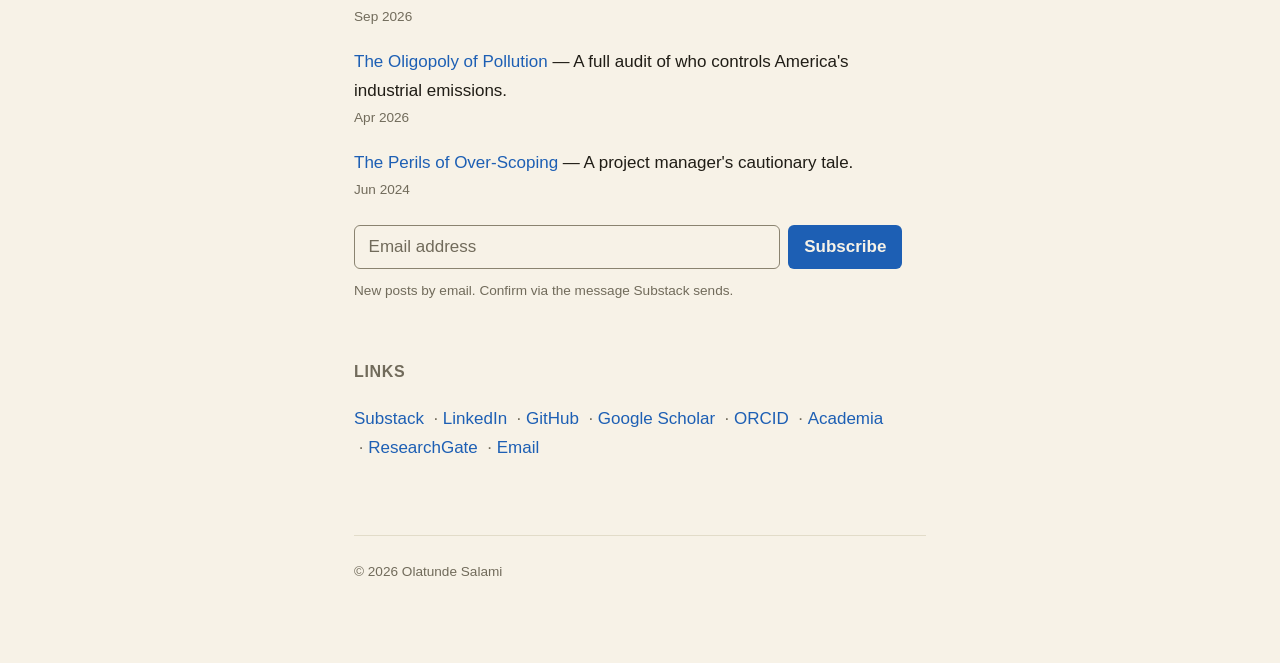
==== commit e5abb676: "Put post dates on their own line. Co-Authored-By: Claude Opus 5.5 (1M context) <noreply@anthropic.co" ====
--- a/index.html
+++ b/index.html
@@ -306,13 +306,9 @@
         }
 
         .entry-date {
+            display: block;
             font-size: 0.85rem;
             color: var(--muted);
-            white-space: nowrap;
-        }
-
-        .entry-date::before {
-            content: "\00B7\00A0";
         }
 
         a {
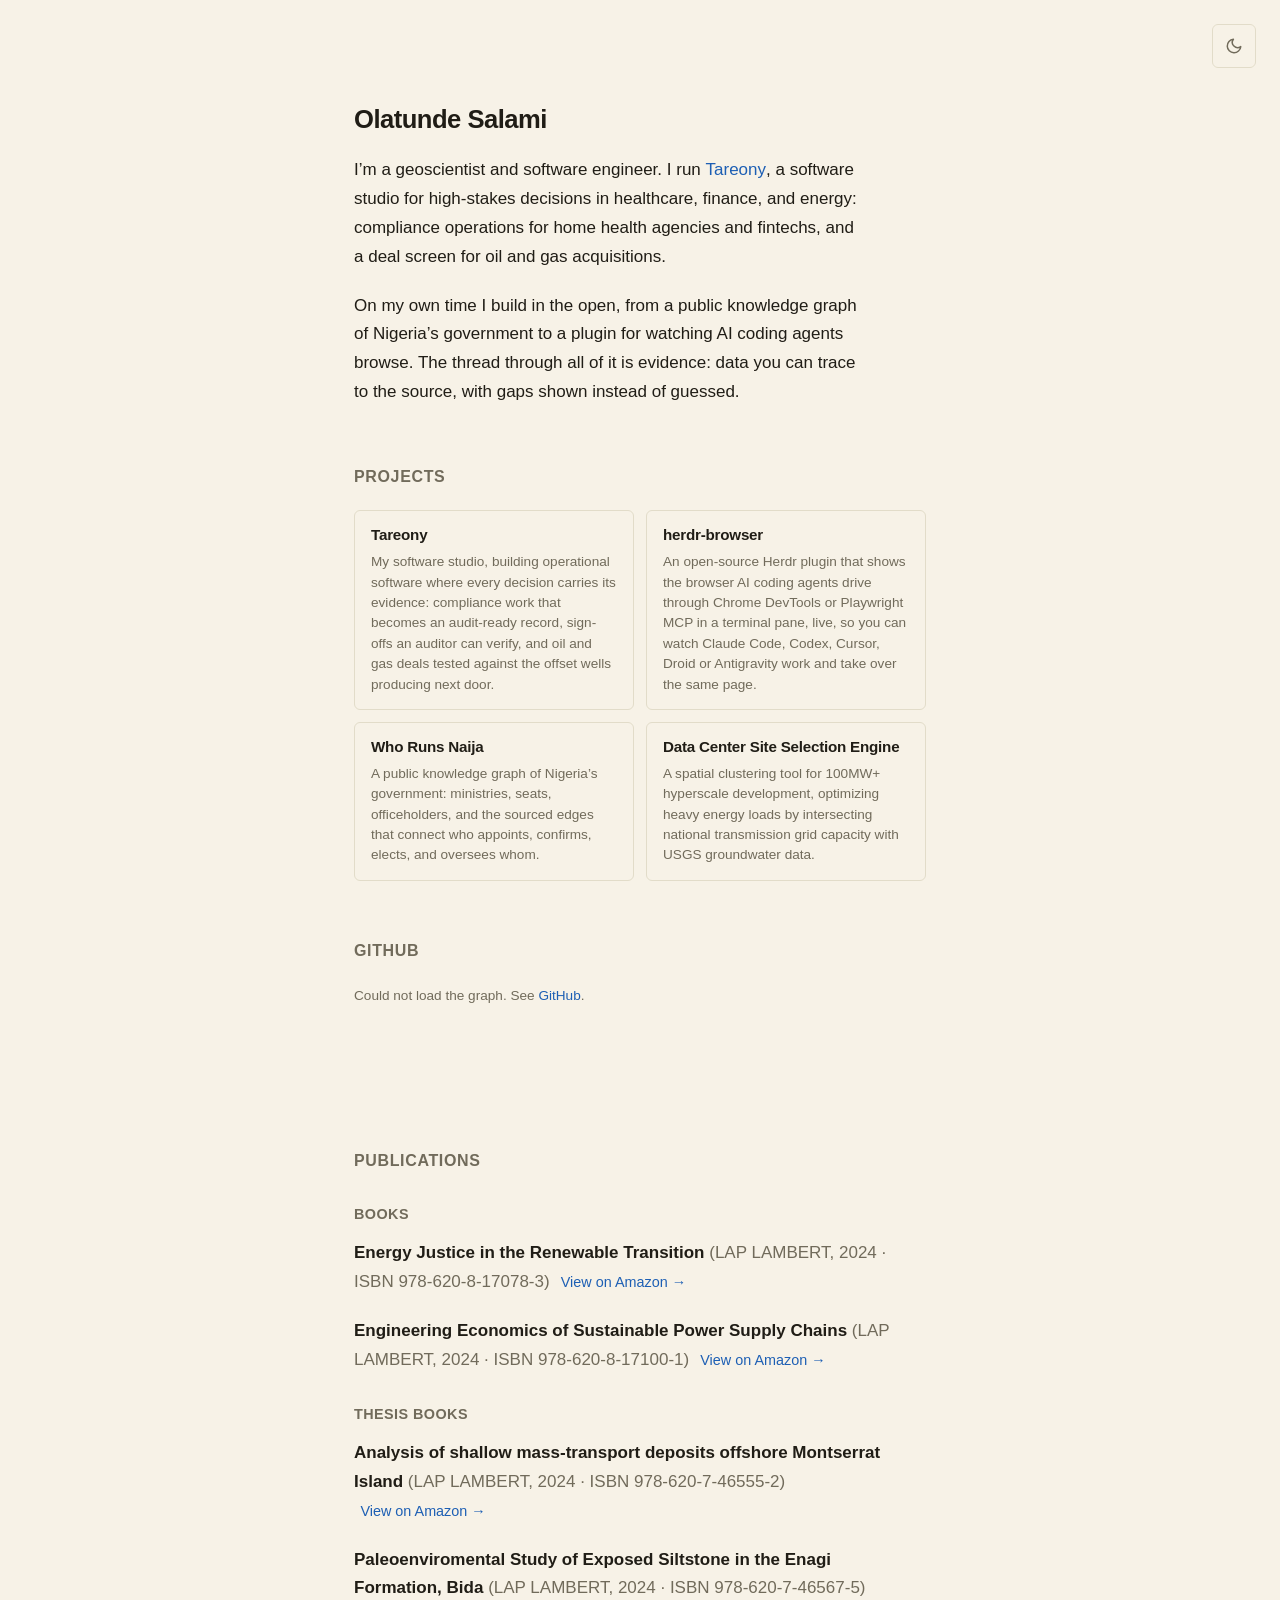
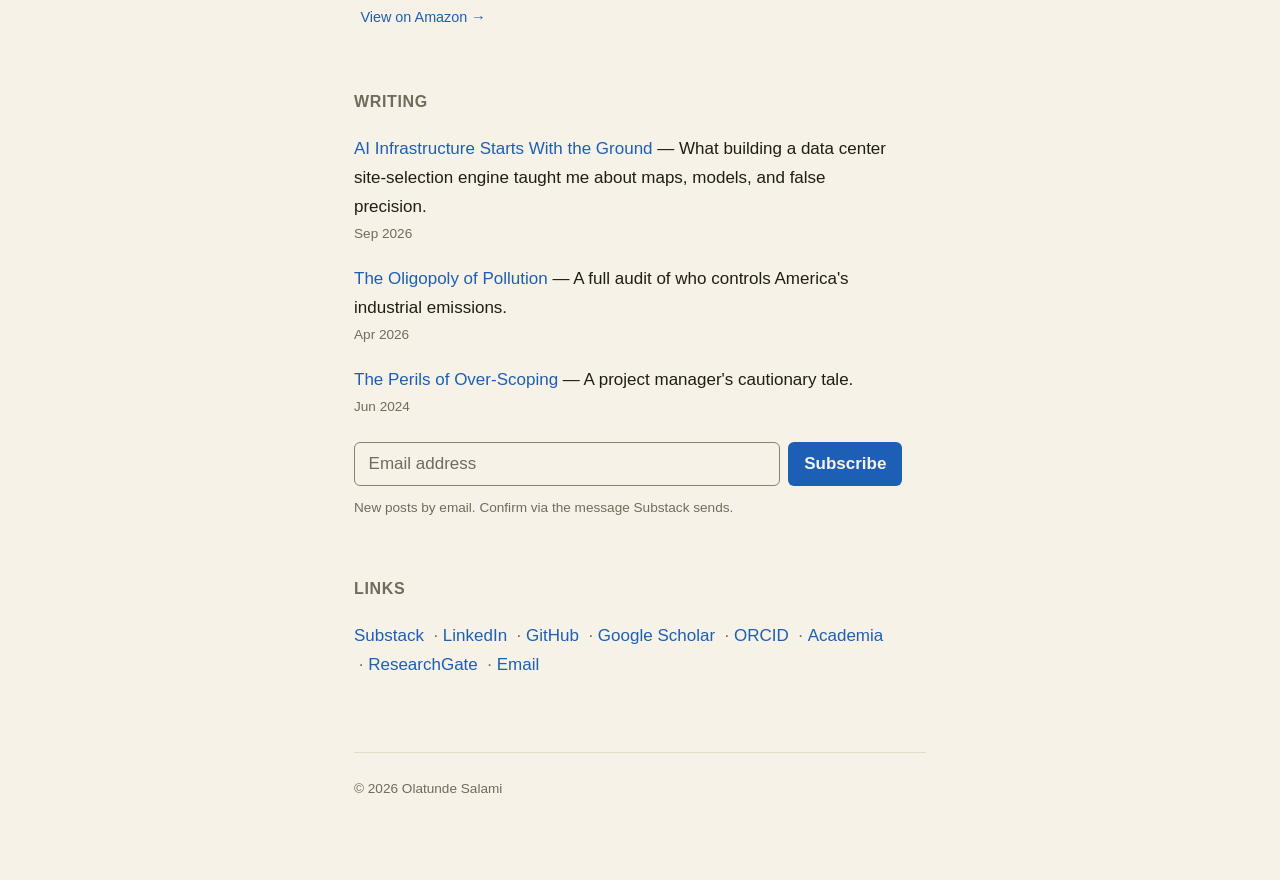
==== commit 60d756e5: "Rewrite the intro around Tareony and add it to the projects grid. - Lead the bio with Tareony, then " ====
--- a/index.html
+++ b/index.html
@@ -3,7 +3,7 @@
 <head>
     <meta charset="UTF-8">
     <meta name="viewport" content="width=device-width, initial-scale=1.0">
-    <meta name="description" content="Olatunde Salami — geoscientist and software engineer building energy-focused SaaS platforms, generative AI tools, and analytics systems.">
+    <meta name="description" content="Olatunde Salami — geoscientist and software engineer. I run Tareony, a software studio for high-stakes decisions in healthcare, finance, and energy.">
     <meta name="author" content="Olatunde Salami">
     <meta name="robots" content="index, follow">
     <link rel="canonical" href="https://salamituns.com">
@@ -11,15 +11,15 @@
     <!-- Open Graph / Social Media -->
     <meta property="og:type" content="website">
     <meta property="og:title" content="Olatunde Salami">
-    <meta property="og:description" content="Geoscientist and software engineer building energy-focused SaaS platforms, generative AI tools, and analytics systems.">
+    <meta property="og:description" content="Geoscientist and software engineer running Tareony, a software studio for high-stakes decisions in healthcare, finance, and energy.">
     <meta property="og:url" content="https://salamituns.com">
-    <meta property="og:image" content="https://salamituns.com/og-image.png">
+    <meta property="og:image" content="https://salamituns.com/og-image.png?v=2">
     <meta property="og:image:width" content="1200">
     <meta property="og:image:height" content="630">
     <meta name="twitter:card" content="summary_large_image">
     <meta name="twitter:title" content="Olatunde Salami">
-    <meta name="twitter:description" content="Geoscientist and software engineer building energy-focused SaaS platforms, generative AI tools, and analytics systems.">
-    <meta name="twitter:image" content="https://salamituns.com/og-image.png">
+    <meta name="twitter:description" content="Geoscientist and software engineer running Tareony, a software studio for high-stakes decisions in healthcare, finance, and energy.">
+    <meta name="twitter:image" content="https://salamituns.com/og-image.png?v=2">
 
     <script type="application/ld+json">
     {
@@ -31,6 +31,11 @@
           "name": "Olatunde Salami",
           "url": "https://salamituns.com",
           "jobTitle": "Geoscientist and Software Engineer",
+          "worksFor": {
+            "@type": "Organization",
+            "name": "Tareony",
+            "url": "https://tareony.com"
+          },
           "sameAs": [
             "https://www.linkedin.com/in/salamituns/",
             "https://github.com/salamituns",
@@ -561,11 +566,19 @@
     <main>
         <h1>Olatunde Salami</h1>
 
-        <p class="bio">I am a geoscientist and software engineer building energy-focused SaaS platforms. I develop generative AI tools and analytics systems that help organizations optimize how they consume and manage energy—ultimately driving the shift toward clean, affordable power.</p>
+        <p class="bio">I’m a geoscientist and software engineer. I run <a href="https://tareony.com">Tareony</a>, a software studio for high-stakes decisions in healthcare, finance, and energy: compliance operations for home health agencies and fintechs, and a deal screen for oil and gas acquisitions.</p>
+
+        <p class="bio">On my own time I build in the open, from a public knowledge graph of Nigeria’s government to a plugin for watching AI coding agents browse. The thread through all of it is evidence: data you can trace to the source, with gaps shown instead of guessed.</p>
 
         <section>
             <h2>Projects</h2>
             <div class="project-grid">
+                <article class="project-card">
+                    <h3>
+                        <a href="https://tareony.com">Tareony</a>
+                    </h3>
+                    <p>My software studio, building operational software where every decision carries its evidence: compliance work that becomes an audit-ready record, sign-offs an auditor can verify, and oil and gas deals tested against the offset wells producing next door.</p>
+                </article>
                 <article class="project-card">
                     <h3>
                         <a href="https://github.com/salamituns/herdr-browser">herdr-browser</a>
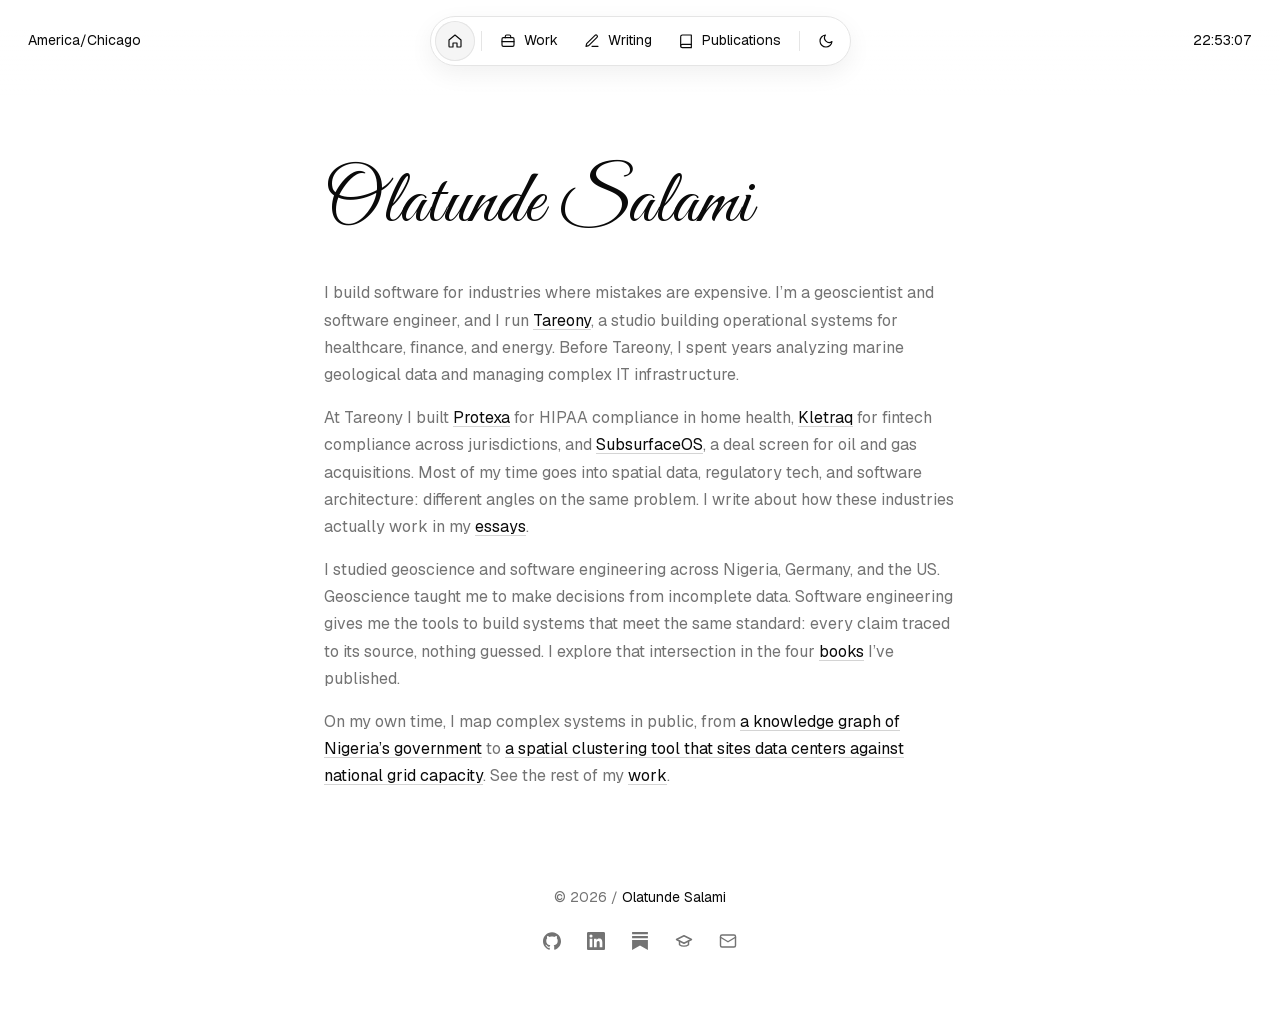
==== commit ed1606a8: "Redesign the site after bolabanjo.com. Split the single page into Home, Work, Writing, and Publicati" ====
--- a/index.html
+++ b/index.html
@@ -2,23 +2,23 @@
 <html lang="en">
 <head>
     <meta charset="UTF-8">
-    <meta name="viewport" content="width=device-width, initial-scale=1.0">
+    <meta name="viewport" content="width=device-width, initial-scale=1.0, viewport-fit=cover">
     <meta name="description" content="Olatunde Salami — geoscientist and software engineer. I run Tareony, a software studio for high-stakes decisions in healthcare, finance, and energy.">
     <meta name="author" content="Olatunde Salami">
     <meta name="robots" content="index, follow">
-    <link rel="canonical" href="https://salamituns.com">
+    <link rel="canonical" href="https://salamituns.com/">
 
     <!-- Open Graph / Social Media -->
     <meta property="og:type" content="website">
     <meta property="og:title" content="Olatunde Salami">
-    <meta property="og:description" content="Geoscientist and software engineer running Tareony, a software studio for high-stakes decisions in healthcare, finance, and energy.">
-    <meta property="og:url" content="https://salamituns.com">
+    <meta property="og:description" content="Olatunde Salami — geoscientist and software engineer. I run Tareony, a software studio for high-stakes decisions in healthcare, finance, and energy.">
+    <meta property="og:url" content="https://salamituns.com/">
     <meta property="og:image" content="https://salamituns.com/og-image.png?v=2">
     <meta property="og:image:width" content="1200">
     <meta property="og:image:height" content="630">
     <meta name="twitter:card" content="summary_large_image">
     <meta name="twitter:title" content="Olatunde Salami">
-    <meta name="twitter:description" content="Geoscientist and software engineer running Tareony, a software studio for high-stakes decisions in healthcare, finance, and energy.">
+    <meta name="twitter:description" content="Olatunde Salami — geoscientist and software engineer. I run Tareony, a software studio for high-stakes decisions in healthcare, finance, and energy.">
     <meta name="twitter:image" content="https://salamituns.com/og-image.png?v=2">
 
     <script type="application/ld+json">
@@ -104,13 +104,26 @@
       ]
     }
     </script>
+    <script>
+        // Old single-page anchors (e.g. /#energy-justice) now live on /publications.
+        (function () {
+            var moved = ['publications', 'energy-justice', 'engineering-economics',
+                'montserrat-island-deposits', 'enagi-formation-study'];
+            var id = location.hash.slice(1);
+            if (moved.indexOf(id) !== -1) {
+                location.replace('/publications' + (id === 'publications' ? '' : '#' + id));
+            }
+        })();
+    </script>
 
     <link rel="icon" href="/favicon.ico" sizes="32x32">
     <link rel="icon" href="/favicon.svg" type="image/svg+xml">
     <link rel="apple-touch-icon" href="/apple-touch-icon.png">
+    <link rel="preload" href="/fonts/geist.woff2" as="font" type="font/woff2" crossorigin>
+    <link rel="stylesheet" href="/styles.css">
 
     <title>Olatunde Salami</title>
-    <meta name="theme-color" content="#f7f2e7">
+    <meta name="theme-color" content="#ffffff">
     <script>
         (function () {
             var saved = null;
@@ -125,697 +138,61 @@
             document.documentElement.setAttribute('data-theme', theme);
             document.querySelector('meta[name="theme-color"]').setAttribute(
                 'content',
-                theme === 'dark' ? '#18181B' : '#f7f2e7'
+                theme === 'dark' ? '#0a0a0a' : '#ffffff'
             );
         })();
     </script>
-    <style>
-        :root {
-            --text: #201d16;
-            --muted: #716b5b;
-            --accent: #1d5fb4;
-            --accent-hover: #164a8f;
-            --background: #f7f2e7;
-            --rule: #e2dcc9;
-            --field-border: #8a8370;
-            color-scheme: light;
-        }
+    <script src="/site.js" defer></script>
+</head>
+<body class="home">
+    <div class="top-fade" aria-hidden="true"></div>
+    <header class="site-header">
+        <span class="local-zone" id="local-zone">America/Chicago</span>
+        <span class="local-clock" id="local-clock"></span>
+        <nav class="pill" aria-label="Primary">
+            <a class="pill-link" href="/" aria-current="page"><svg viewBox="0 0 24 24" fill="none" stroke="currentColor" stroke-width="1.75" stroke-linecap="round" stroke-linejoin="round" aria-hidden="true"><path d="M3 10.5 12 3l9 7.5V20a1 1 0 0 1-1 1h-5v-6h-6v6H4a1 1 0 0 1-1-1z"/></svg><span class="pill-label visually-hidden">Home</span></a>
+            <span class="pill-sep" aria-hidden="true"></span>
+            <a class="pill-link" href="/work"><svg viewBox="0 0 24 24" fill="none" stroke="currentColor" stroke-width="1.75" stroke-linecap="round" stroke-linejoin="round" aria-hidden="true"><rect x="3" y="7" width="18" height="13" rx="2"/><path d="M8 7V5a2 2 0 0 1 2-2h4a2 2 0 0 1 2 2v2M3 13h18"/></svg><span class="pill-label">Work</span></a>
+            <a class="pill-link" href="/writing"><svg viewBox="0 0 24 24" fill="none" stroke="currentColor" stroke-width="1.75" stroke-linecap="round" stroke-linejoin="round" aria-hidden="true"><path d="M12 20h9"/><path d="M16.5 3.5a2.1 2.1 0 0 1 3 3L7 19l-4 1 1-4z"/></svg><span class="pill-label">Writing</span></a>
+            <a class="pill-link" href="/publications"><svg viewBox="0 0 24 24" fill="none" stroke="currentColor" stroke-width="1.75" stroke-linecap="round" stroke-linejoin="round" aria-hidden="true"><path d="M4 19.5A2.5 2.5 0 0 1 6.5 17H20V3H6.5A2.5 2.5 0 0 0 4 5.5z"/><path d="M4 19.5A2.5 2.5 0 0 0 6.5 22H20v-5"/></svg><span class="pill-label">Publications</span></a>
+            <span class="pill-sep" aria-hidden="true"></span>
+            <button type="button" class="theme-toggle" id="theme-toggle" aria-label="Switch to dark theme">
+                <svg class="icon-moon" viewBox="0 0 24 24" fill="none" stroke="currentColor" stroke-width="1.75" stroke-linecap="round" stroke-linejoin="round" aria-hidden="true"><path d="M21 12.79A9 9 0 1 1 11.21 3 7 7 0 0 0 21 12.79z"/></svg>
+                <svg class="icon-sun" viewBox="0 0 24 24" fill="none" stroke="currentColor" stroke-width="1.75" stroke-linecap="round" stroke-linejoin="round" aria-hidden="true"><circle cx="12" cy="12" r="4"/><path d="M12 2v2M12 20v2M4.93 4.93l1.41 1.41M17.66 17.66l1.41 1.41M2 12h2M20 12h2M4.93 19.07l1.41-1.41M17.66 6.34l1.41-1.41"/></svg>
+            </button>
+        </nav>
+    </header>
+    <main>
+        <h1 class="signature">Olatunde Salami</h1>
 
-        [data-theme="dark"] {
-            --text: #E5E7EB;
-            --muted: #a1a1aa;
-            --accent: #7eb4f5;
-            --accent-hover: #a4c9f8;
-            --background: #18181B;
-            --rule: #3f3f46;
-            --field-border: #71717a;
-            color-scheme: dark;
-        }
+        <div class="prose">
+            <div class="bio-desktop">
+                <p>I build software for industries where mistakes are expensive. I’m a geoscientist and software engineer, and I run <a href="https://tareony.com">Tareony</a>, a studio building operational systems for healthcare, finance, and energy. Before Tareony, I spent years analyzing marine geological data and managing complex IT infrastructure.</p>
 
-        * {
-            margin: 0;
-            padding: 0;
-            box-sizing: border-box;
-        }
+                <p>At Tareony I built <a href="https://protexa.io">Protexa</a> for HIPAA compliance in home health, <a href="https://kletraq.com">Kletraq</a> for fintech compliance across jurisdictions, and <a href="https://subsurfaceos.com">SubsurfaceOS</a>, a deal screen for oil and gas acquisitions. Most of my time goes into spatial data, regulatory tech, and software architecture: different angles on the same problem. I write about how these industries actually work in my <a href="/writing">essays</a>.</p>
 
-        html {
-            -webkit-text-size-adjust: 100%;
-        }
+                <p>I studied geoscience and software engineering across Nigeria, Germany, and the US. Geoscience taught me to make decisions from incomplete data. Software engineering gives me the tools to build systems that meet the same standard: every claim traced to its source, nothing guessed. I explore that intersection in the four <a href="/publications">books</a> I’ve published.</p>
 
-        body {
-            font-family: -apple-system, BlinkMacSystemFont, "Segoe UI", Roboto,
-                "Helvetica Neue", Arial, sans-serif;
-            font-size: 17px;
-            line-height: 1.7;
-            color: var(--text);
-            background: var(--background);
-            -webkit-font-smoothing: antialiased;
-            text-rendering: optimizeLegibility;
-        }
+                <p>On my own time, I map complex systems in public, from <a href="https://whoruns9ja.com">a knowledge graph of Nigeria’s government</a> to <a href="https://grid.salamituns.com">a spatial clustering tool that sites data centers against national grid capacity</a>. See the rest of my <a href="/work">work</a>.</p>
+            </div>
 
-        main {
-            max-width: 620px;
-            margin: 0 auto;
-            padding: 104px 24px 80px;
-        }
+            <div class="bio-mobile">
+                <p>I build software for industries where mistakes are expensive. Geoscientist and software engineer, running <a href="https://tareony.com">Tareony</a>.</p>
 
-        h1 {
-            font-size: 1.6rem;
-            font-weight: 700;
-            letter-spacing: -0.02em;
-            line-height: 1.25;
-        }
+                <p>Trained across Nigeria, Germany, and the US. Explore my <a href="/work">work</a>, <a href="/writing">essays</a>, and <a href="/publications">books</a>.</p>
+            </div>
+        </div>
 
-        h2 {
-            font-size: 1rem;
-            font-weight: 600;
-            letter-spacing: 0.04em;
-            text-transform: uppercase;
-            color: var(--muted);
-            margin: 3.5rem 0 1.25rem;
-        }
-
-        .bio {
-            margin-top: 1.25rem;
-            max-width: 54ch;
-        }
-
-        .project-grid {
-            display: grid;
-            grid-template-columns: repeat(2, minmax(0, 1fr));
-            gap: 12px;
-        }
-
-        .project-card {
-            position: relative;
-            border: 1px solid var(--rule);
-            border-radius: 6px;
-            padding: 14px 16px;
-        }
-
-        /* With an odd number of cards, the first (newest) spans both
-           columns so the grid never ends on an empty cell. */
-        .project-card:first-child:nth-last-child(odd) {
-            grid-column: 1 / -1;
-        }
-
-        .project-card:hover {
-            border-color: var(--field-border);
-        }
-
-        /* Stretch the title link over the whole card. */
-        .project-card h3 a::after {
-            content: "";
-            position: absolute;
-            inset: 0;
-            border-radius: 6px;
-        }
-
-        .project-card h3 a:focus-visible {
-            outline: none;
-        }
-
-        .project-card h3 a:focus-visible::after {
-            outline: 2px solid var(--accent);
-            outline-offset: 2px;
-        }
-
-        .project-card h3 {
-            margin: 0;
-            font-size: 0.95rem;
-            font-weight: 700;
-            letter-spacing: -0.015em;
-            line-height: 1.3;
-            text-transform: none;
-            color: var(--text);
-        }
-
-        .project-card h3 a {
-            font-weight: 700;
-            color: var(--text);
-        }
-
-        .project-card h3 a:hover {
-            color: var(--accent);
-        }
-
-        .project-card p {
-            margin-top: 0.45rem;
-            font-size: 0.85rem;
-            line-height: 1.5;
-            color: var(--muted);
-        }
-
-        ul {
-            list-style: none;
-        }
-
-        .subheading {
-            font-size: 0.9rem;
-            font-weight: 600;
-            letter-spacing: 0.03em;
-            text-transform: uppercase;
-            color: var(--muted);
-            margin: 1.75rem 0 0.75rem;
-        }
-
-        .pub-item,
-        .pub-list li {
-            margin-bottom: 1.25rem;
-            max-width: 58ch;
-            scroll-margin-top: 2rem;
-        }
-
-        .pub-item:last-child,
-        .pub-list li:last-child {
-            margin-bottom: 0;
-        }
-
-        .pub-publisher {
-            color: var(--muted);
-        }
-
-        .pub-link {
-            font-size: 0.9rem;
-            margin-left: 0.4rem;
-            white-space: nowrap;
-        }
-
-        .entries li {
-            margin-bottom: 1.25rem;
-            max-width: 58ch;
-        }
-
-        .entries li:last-child {
-            margin-bottom: 0;
-        }
-
-        .entry-date {
-            display: block;
-            font-size: 0.85rem;
-            color: var(--muted);
-        }
-
-        a {
-            color: var(--accent);
-            text-decoration: none;
-            font-weight: 500;
-        }
-
-        a:hover {
-            color: var(--accent-hover);
-            text-decoration: underline;
-            text-underline-offset: 3px;
-        }
-
-        .links li {
-            display: inline;
-        }
-
-        .links li + li::before {
-            content: "\00A0\00B7\00A0";
-            color: var(--muted);
-        }
-
-        footer {
-            margin-top: 4.5rem;
-            padding-top: 1.5rem;
-            border-top: 1px solid var(--rule);
-            font-size: 0.85rem;
-            color: var(--muted);
-        }
-
-        .contrib-meta {
-            font-size: 0.85rem;
-            color: var(--muted);
-            margin-bottom: 0.75rem;
-        }
-
-        .contrib-wrap {
-            overflow-x: auto;
-            padding-bottom: 4px;
-        }
-
-        .contrib-hint {
-            display: none;
-        }
-
-        .contrib-graph {
-            display: grid;
-            grid-template-rows: repeat(7, 8px);
-            grid-auto-flow: column;
-            grid-auto-columns: 8px;
-            gap: 2px;
-            width: max-content;
-        }
-
-        .contrib-cell {
-            width: 8px;
-            height: 8px;
-            border-radius: 2px;
-            background: var(--rule);
-        }
-
-        .contrib-pad {
-            background: transparent;
-        }
-
-        .contrib-cell[data-level="1"] {
-            background: color-mix(in srgb, var(--accent) 32%, var(--rule));
-        }
-
-        .contrib-cell[data-level="2"] {
-            background: color-mix(in srgb, var(--accent) 52%, var(--rule));
-        }
-
-        .contrib-cell[data-level="3"] {
-            background: color-mix(in srgb, var(--accent) 76%, var(--rule));
-        }
-
-        .contrib-cell[data-level="4"] {
-            background: var(--accent);
-        }
-
-        .visually-hidden {
-            position: absolute;
-            width: 1px;
-            height: 1px;
-            padding: 0;
-            margin: -1px;
-            overflow: hidden;
-            clip: rect(0, 0, 0, 0);
-            white-space: nowrap;
-            border: 0;
-        }
-
-        .subscribe {
-            display: flex;
-            gap: 8px;
-            margin-top: 1.5rem;
-            max-width: 58ch;
-        }
-
-        .subscribe input[type="email"] {
-            flex: 1;
-            min-width: 0;
-            min-height: 44px;
-            padding: 0 0.85rem;
-            font: inherit;
-            color: var(--text);
-            background: var(--background);
-            border: 1px solid var(--field-border);
-            border-radius: 6px;
-        }
-
-        .subscribe input[type="email"]::placeholder {
-            color: var(--muted);
-        }
-
-        .subscribe input[type="email"]:focus-visible,
-        .subscribe button:focus-visible {
-            outline: 2px solid var(--accent);
-            outline-offset: 2px;
-        }
-
-        .subscribe button {
-            min-height: 44px;
-            padding: 0 1rem;
-            font: inherit;
-            font-weight: 600;
-            color: var(--background);
-            background: var(--accent);
-            border: 0;
-            border-radius: 6px;
-            cursor: pointer;
-            white-space: nowrap;
-        }
-
-        .subscribe button:hover {
-            background: var(--accent-hover);
-        }
-
-        .subscribe-note {
-            margin-top: 0.6rem;
-            font-size: 0.85rem;
-            color: var(--muted);
-        }
-
-        @media (max-width: 480px) {
-            body {
-                font-size: 16px;
-            }
-
-            main {
-                padding-top: 72px;
-                padding-bottom: 56px;
-            }
-
-            .subscribe {
-                flex-direction: column;
-            }
-
-            .project-grid {
-                grid-template-columns: 1fr;
-            }
-
-            .contrib-hint {
-                display: block;
-                margin-top: 0.5rem;
-                font-size: 0.85rem;
-                color: var(--muted);
-            }
-
-            .links {
-                display: flex;
-                flex-wrap: wrap;
-                column-gap: 1rem;
-            }
-
-            .links li + li::before {
-                content: none;
-            }
-
-            .links a {
-                display: inline-flex;
-                align-items: center;
-                min-height: 44px;
-                white-space: nowrap;
-            }
-        }
-
-        .theme-toggle {
-            position: fixed;
-            top: 24px;
-            right: 24px;
-            display: inline-flex;
-            align-items: center;
-            justify-content: center;
-            color: var(--muted);
-            background: var(--background);
-            border: 1px solid var(--rule);
-            border-radius: 6px;
-            padding: 0;
-            cursor: pointer;
-            min-height: 44px;
-            min-width: 44px;
-        }
-
-        .theme-toggle svg {
-            display: none;
-            width: 18px;
-            height: 18px;
-        }
-
-        [data-theme="light"] .theme-toggle .icon-moon,
-        [data-theme="dark"] .theme-toggle .icon-sun {
-            display: block;
-        }
-
-        .theme-toggle:hover {
-            color: var(--text);
-        }
-
-        .theme-toggle:focus-visible {
-            outline: 2px solid var(--accent);
-            outline-offset: 2px;
-        }
-
-        @media (prefers-reduced-motion: no-preference) {
-            html {
-                scroll-behavior: smooth;
-            }
-
-            body,
-            .theme-toggle {
-                transition: background 0.2s ease, color 0.2s ease,
-                    border-color 0.2s ease;
-            }
-        }
-    </style>
-</head>
-<body>
-    <button type="button" class="theme-toggle" id="theme-toggle" aria-label="Switch to dark theme">
-        <svg class="icon-moon" xmlns="http://www.w3.org/2000/svg" viewBox="0 0 24 24" fill="none" stroke="currentColor" stroke-width="2" stroke-linecap="round" stroke-linejoin="round" aria-hidden="true">
-            <path d="M21 12.79A9 9 0 1 1 11.21 3 7 7 0 0 0 21 12.79z"/>
-        </svg>
-        <svg class="icon-sun" xmlns="http://www.w3.org/2000/svg" viewBox="0 0 24 24" fill="none" stroke="currentColor" stroke-width="2" stroke-linecap="round" stroke-linejoin="round" aria-hidden="true">
-            <circle cx="12" cy="12" r="4"/>
-            <path d="M12 2v2M12 20v2M4.93 4.93l1.41 1.41M17.66 17.66l1.41 1.41M2 12h2M20 12h2M4.93 19.07l1.41-1.41M17.66 6.34l1.41-1.41"/>
-        </svg>
-    </button>
-    <main>
-        <h1>Olatunde Salami</h1>
-
-        <p class="bio">I’m a geoscientist and software engineer. I run <a href="https://tareony.com">Tareony</a>, a software studio for high-stakes decisions in healthcare, finance, and energy: compliance operations for home health agencies and fintechs, and a deal screen for oil and gas acquisitions.</p>
-
-        <p class="bio">On my own time I build in the open, from a public knowledge graph of Nigeria’s government to a plugin for watching AI coding agents browse. The thread through all of it is evidence: data you can trace to the source, with gaps shown instead of guessed.</p>
-
-        <section>
-            <h2>Projects</h2>
-            <div class="project-grid">
-                <article class="project-card">
-                    <h3>
-                        <a href="https://tareony.com">Tareony</a>
-                    </h3>
-                    <p>My software studio, building operational software where every decision carries its evidence: compliance work that becomes an audit-ready record, sign-offs an auditor can verify, and oil and gas deals tested against the offset wells producing next door.</p>
-                </article>
-                <article class="project-card">
-                    <h3>
-                        <a href="https://github.com/salamituns/herdr-browser">herdr-browser</a>
-                    </h3>
-                    <p>An open-source Herdr plugin that shows the browser AI coding agents drive through Chrome DevTools or Playwright MCP in a terminal pane, live, so you can watch Claude Code, Codex, Cursor, Droid or Antigravity work and take over the same page.</p>
-                </article>
-                <article class="project-card">
-                    <h3>
-                        <a href="https://whoruns9ja.com">Who Runs Naija</a>
-                    </h3>
-                    <p>A public knowledge graph of Nigeria’s government: ministries, seats, officeholders, and the sourced edges that connect who appoints, confirms, elects, and oversees whom.</p>
-                </article>
-                <article class="project-card">
-                    <h3>
-                        <a href="https://grid.salamituns.com">Data Center Site Selection Engine</a>
-                    </h3>
-                    <p>A spatial clustering tool for 100MW+ hyperscale development, optimizing heavy energy loads by intersecting national transmission grid capacity with USGS groundwater data.</p>
-                </article>
+        <footer>
+            <span>&copy; <span id="year">2026</span> / <span class="owner">Olatunde Salami</span></span>
+            <div class="socials">
+                <a href="https://github.com/salamituns" aria-label="GitHub"><svg viewBox="0 0 24 24" fill="currentColor" aria-hidden="true"><path d="M12 .297c-6.63 0-12 5.373-12 12 0 5.303 3.438 9.8 8.205 11.385.6.113.82-.258.82-.577 0-.285-.01-1.04-.015-2.04-3.338.724-4.042-1.61-4.042-1.61C4.422 18.07 3.633 17.7 3.633 17.7c-1.087-.744.084-.729.084-.729 1.205.084 1.838 1.236 1.838 1.236 1.07 1.835 2.809 1.305 3.495.998.108-.776.417-1.305.76-1.605-2.665-.3-5.466-1.332-5.466-5.93 0-1.31.465-2.38 1.235-3.22-.135-.303-.54-1.523.105-3.176 0 0 1.005-.322 3.3 1.23.96-.267 1.98-.399 3-.405 1.02.006 2.04.138 3 .405 2.28-1.552 3.285-1.23 3.285-1.23.645 1.653.24 2.873.12 3.176.765.84 1.23 1.91 1.23 3.22 0 4.61-2.805 5.625-5.475 5.92.42.36.81 1.096.81 2.22 0 1.606-.015 2.896-.015 3.286 0 .315.21.69.825.57C20.565 22.092 24 17.592 24 12.297c0-6.627-5.373-12-12-12"/></svg></a>
+                <a href="https://www.linkedin.com/in/salamituns/" aria-label="LinkedIn"><svg viewBox="0 0 24 24" fill="currentColor" aria-hidden="true"><path d="M20.447 20.452h-3.554v-5.569c0-1.328-.027-3.037-1.852-3.037-1.853 0-2.136 1.445-2.136 2.939v5.667H9.351V9h3.414v1.561h.046c.477-.9 1.637-1.85 3.37-1.85 3.601 0 4.267 2.37 4.267 5.455v6.286zM5.337 7.433a2.062 2.062 0 1 1 0-4.125 2.062 2.062 0 0 1 0 4.125zm1.782 13.019H3.555V9h3.564v11.452zM22.225 0H1.771C.792 0 0 .774 0 1.729v20.542C0 23.227.792 24 1.771 24h20.451C23.2 24 24 23.227 24 22.271V1.729C24 .774 23.2 0 22.222 0h.003z"/></svg></a>
+                <a href="https://salamituns.substack.com" aria-label="Substack"><svg viewBox="0 0 24 24" fill="currentColor" aria-hidden="true"><path d="M22.539 8.242H1.46V5.406h21.08v2.836zM1.46 10.812V24L12 18.11 22.54 24V10.812H1.46zM22.54 0H1.46v2.836h21.08V0z"/></svg></a>
+                <a href="https://scholar.google.com/citations?user=IRqmZIQAAAAJ&amp;hl=en" aria-label="Google Scholar"><svg viewBox="0 0 24 24" fill="none" stroke="currentColor" stroke-width="1.9" stroke-linecap="round" stroke-linejoin="round" aria-hidden="true"><path d="M22 10 12 5 2 10l10 5z"/><path d="M6 12v5c3 2.5 9 2.5 12 0v-5"/></svg></a>
+                <a href="mailto:salamituns@gmail.com" aria-label="Email"><svg viewBox="0 0 24 24" fill="none" stroke="currentColor" stroke-width="1.9" stroke-linecap="round" stroke-linejoin="round" aria-hidden="true"><rect x="2" y="4" width="20" height="16" rx="2"/><path d="m22 7-10 6L2 7"/></svg></a>
             </div>
-        </section>
-
-        <section>
-            <h2>GitHub</h2>
-            <p class="contrib-meta" id="contrib-status">Loading contributions…</p>
-            <div class="contrib-wrap">
-                <div class="contrib-graph" id="contrib-graph"></div>
-            </div>
-            <p class="contrib-hint">Swipe left or right to see the full year.</p>
-        </section>
-
-        <section id="publications">
-            <h2>Publications</h2>
-            <h3 class="subheading">Books</h3>
-            <ul class="pub-list">
-                <li id="energy-justice">
-                    <strong>Energy Justice in the Renewable Transition</strong>
-                    <span class="pub-publisher">(LAP LAMBERT, 2024 · ISBN 978-620-8-17078-3)</span>
-                    <a class="pub-link" href="https://www.amazon.com/Energy-Justice-Renewable-Transition-Mitigation/dp/6208170788">View on Amazon &rarr;</a>
-                </li>
-                <li id="engineering-economics">
-                    <strong>Engineering Economics of Sustainable Power Supply Chains</strong>
-                    <span class="pub-publisher">(LAP LAMBERT, 2024 · ISBN 978-620-8-17100-1)</span>
-                    <a class="pub-link" href="https://www.amazon.com/Engineering-Economics-Sustainable-Supply-Chains/dp/6208171008">View on Amazon &rarr;</a>
-                </li>
-            </ul>
-            <h3 class="subheading">Thesis Books</h3>
-            <ul class="pub-list">
-                <li id="montserrat-island-deposits">
-                    <strong>Analysis of shallow mass-transport deposits offshore Montserrat Island</strong>
-                    <span class="pub-publisher">(LAP LAMBERT, 2024 · ISBN 978-620-7-46555-2)</span>
-                    <a class="pub-link" href="https://www.amazon.com/Analysis-mass-transport-deposits-offshore-Montserrat/dp/6207465555">View on Amazon &rarr;</a>
-                </li>
-                <li id="enagi-formation-study">
-                    <strong>Paleoenviromental Study of Exposed Siltstone in the Enagi Formation, Bida</strong>
-                    <span class="pub-publisher">(LAP LAMBERT, 2024 · ISBN 978-620-7-46567-5)</span>
-                    <a class="pub-link" href="https://www.amazon.com/dp/6207465679">View on Amazon &rarr;</a>
-                </li>
-            </ul>
-        </section>
-
-        <section>
-            <h2>Writing</h2>
-            <ul class="entries">
-                <li>
-                    <a href="https://salamituns.substack.com/p/ai-infrastructure-starts-with-the">AI Infrastructure Starts With the Ground</a>
-                    — What building a data center site-selection engine taught me about maps, models, and false precision.
-                    <time class="entry-date" datetime="2026-09-03">Sep 2026</time>
-                </li>
-                <li>
-                    <a href="https://salamituns.substack.com/p/the-oligopoly-of-pollution-a-full">The Oligopoly of Pollution</a>
-                    — A full audit of who controls America's industrial emissions.
-                    <time class="entry-date" datetime="2026-04-17">Apr 2026</time>
-                </li>
-                <li>
-                    <a href="https://medium.com/@salamituns/the-perils-of-over-scoping-a-project-managers-cautionary-tale-368b037f5348">The Perils of Over-Scoping</a>
-                    — A project manager's cautionary tale.
-                    <time class="entry-date" datetime="2024-06-20">Jun 2024</time>
-                </li>
-            </ul>
-
-            <form
-                class="subscribe"
-                id="subscribe-form"
-                action="https://salamituns.substack.com/subscribe"
-                method="get"
-                target="_blank"
-            >
-                <label class="visually-hidden" for="subscribe-email">Email address</label>
-                <input
-                    id="subscribe-email"
-                    name="email"
-                    type="email"
-                    autocomplete="email"
-                    inputmode="email"
-                    required
-                    placeholder="Email address"
-                >
-                <input type="hidden" name="simple" value="true">
-                <input type="hidden" name="next" value="https://salamituns.com">
-                <button type="submit">Subscribe</button>
-            </form>
-            <p class="subscribe-note">New posts by email. Confirm via the message Substack sends.</p>
-        </section>
-
-        <section>
-            <h2>Links</h2>
-            <ul class="links">
-                <li><a href="https://salamituns.substack.com">Substack</a></li>
-                <li><a href="https://www.linkedin.com/in/salamituns/">LinkedIn</a></li>
-                <li><a href="https://github.com/salamituns">GitHub</a></li>
-                <li><a href="https://scholar.google.com/citations?user=IRqmZIQAAAAJ&hl=en">Google Scholar</a></li>
-                <li><a href="https://orcid.org/0009-0002-8388-9732">ORCID</a></li>
-                <li><a href="https://uni-bremen.academia.edu/OlatundeSalami">Academia</a></li>
-                <li><a href="https://www.researchgate.net/profile/Olatunde-Salami-2">ResearchGate</a></li>
-                <li><a href="mailto:salamituns@gmail.com">Email</a></li>
-            </ul>
-        </section>
-
-        <footer>&copy; <span id="year">2026</span> Olatunde Salami</footer>
+        </footer>
     </main>
-
-    <script>
-        document.getElementById('year').textContent = new Date().getFullYear();
-
-        (function () {
-            var root = document.documentElement;
-            var button = document.getElementById('theme-toggle');
-            var themeColor = document.querySelector('meta[name="theme-color"]');
-            var systemDark = window.matchMedia('(prefers-color-scheme: dark)');
-            var chosen = false;
-
-            try {
-                chosen = !!localStorage.getItem('theme');
-            } catch (e) {}
-
-            function applyTheme(theme) {
-                var next = theme === 'dark' ? 'light' : 'dark';
-                root.setAttribute('data-theme', theme);
-                themeColor.setAttribute('content', theme === 'dark' ? '#18181B' : '#f7f2e7');
-                button.setAttribute('aria-label', 'Switch to ' + next + ' theme');
-                button.setAttribute('aria-pressed', theme === 'dark' ? 'true' : 'false');
-            }
-
-            applyTheme(root.getAttribute('data-theme') || 'light');
-
-            button.addEventListener('click', function () {
-                var next = root.getAttribute('data-theme') === 'dark'
-                    ? 'light'
-                    : 'dark';
-                chosen = true;
-                try {
-                    localStorage.setItem('theme', next);
-                } catch (e) {}
-                applyTheme(next);
-            });
-
-            // Follow OS light/dark changes until the visitor picks a theme.
-            systemDark.addEventListener('change', function (e) {
-                if (!chosen) applyTheme(e.matches ? 'dark' : 'light');
-            });
-        })();
-
-        (function () {
-            var USER = 'salamituns';
-            var mount = document.getElementById('contrib-graph');
-            var status = document.getElementById('contrib-status');
-            var profile = 'https://github.com/' + USER;
-
-            function getJSON(url) {
-                return fetch(url).then(function (res) {
-                    if (!res.ok) throw new Error('bad response');
-                    return res.json();
-                });
-            }
-
-            // Edge-cached copy first; the public API directly if that fails
-            // (e.g. when the site is served as plain static files).
-            getJSON('/api/contributions')
-                .catch(function () {
-                    return getJSON('https://github-contributions-api.jogruber.de/v4/' + USER + '?y=last');
-                })
-                .then(function (data) {
-                    var days = data.contributions || [];
-                    var total = (data.total && data.total.lastYear) || 0;
-                    var frag = document.createDocumentFragment();
-
-                    if (days.length) {
-                        var parts = days[0].date.split('-');
-                        var pad = new Date(
-                            Date.UTC(+parts[0], +parts[1] - 1, +parts[2])
-                        ).getUTCDay();
-                        var i;
-                        for (i = 0; i < pad; i++) {
-                            var spacer = document.createElement('span');
-                            spacer.className = 'contrib-cell contrib-pad';
-                            spacer.setAttribute('aria-hidden', 'true');
-                            frag.appendChild(spacer);
-                        }
-                    }
-
-                    days.forEach(function (day) {
-                        var cell = document.createElement('span');
-                        var count = day.count;
-                        cell.className = 'contrib-cell';
-                        cell.dataset.level = String(day.level);
-                        cell.title = count + ' contribution' +
-                            (count === 1 ? '' : 's') + ' on ' + day.date;
-                        frag.appendChild(cell);
-                    });
-
-                    mount.textContent = '';
-                    mount.appendChild(frag);
-                    mount.setAttribute('role', 'img');
-                    mount.setAttribute(
-                        'aria-label',
-                        total.toLocaleString() +
-                            ' GitHub contributions in the last year'
-                    );
-                    status.textContent = '';
-                    var totalLink = document.createElement('a');
-                    totalLink.href = profile;
-                    totalLink.textContent = total.toLocaleString() +
-                        ' contributions';
-                    status.appendChild(totalLink);
-                    status.appendChild(
-                        document.createTextNode(' in the last year')
-                    );
-                })
-                .catch(function () {
-                    status.textContent = 'Could not load the graph. See ';
-                    var fallback = document.createElement('a');
-                    fallback.href = profile;
-                    fallback.textContent = 'GitHub';
-                    status.appendChild(fallback);
-                    status.appendChild(document.createTextNode('.'));
-                });
-        })();
-    </script>
 </body>
 </html>
--- a/styles.css
+++ b/styles.css
@@ -0,0 +1,570 @@
+/* Self-hosted so the CSP can stay 'self'-only. Both fonts are OFL. */
+@font-face {
+    font-family: "Geist";
+    src: url("/fonts/geist.woff2") format("woff2");
+    font-weight: 100 900;
+    font-style: normal;
+    font-display: swap;
+}
+
+@font-face {
+    font-family: "Signature";
+    src: url("/fonts/great-vibes.woff2") format("woff2");
+    font-weight: 400;
+    font-style: normal;
+    font-display: swap;
+}
+
+:root {
+    --text: #0a0a0a;
+    --muted: #737373;
+    --background: #ffffff;
+    --rule: #e5e5e5;
+    --underline: #d4d4d4;
+    --surface: #f5f5f5;
+    --shadow: 0 8px 24px rgba(0, 0, 0, 0.06);
+    color-scheme: light;
+}
+
+[data-theme="dark"] {
+    --text: #ededed;
+    --muted: #a1a1a1;
+    --background: #0a0a0a;
+    --rule: #262626;
+    --underline: #525252;
+    --surface: #1c1c1c;
+    --shadow: 0 8px 24px rgba(0, 0, 0, 0.5);
+    color-scheme: dark;
+}
+
+* {
+    margin: 0;
+    padding: 0;
+    box-sizing: border-box;
+}
+
+html {
+    -webkit-text-size-adjust: 100%;
+}
+
+body {
+    font-family: "Geist", -apple-system, BlinkMacSystemFont, "Segoe UI",
+        Roboto, "Helvetica Neue", Arial, sans-serif;
+    font-size: 16px;
+    line-height: 1.7;
+    color: var(--text);
+    background: var(--background);
+    -webkit-font-smoothing: antialiased;
+    text-rendering: optimizeLegibility;
+}
+
+main {
+    max-width: 680px;
+    margin: 0 auto;
+    padding: 160px 24px 64px;
+}
+
+/* ---------- Type ---------- */
+
+.signature {
+    font-family: "Signature", cursive;
+    font-weight: 400;
+    font-size: clamp(3rem, 9vw, 4.75rem);
+    line-height: 1.15;
+    letter-spacing: 0;
+    /* The script's swashes overhang its box; keep them inside the column. */
+    padding: 0 0.1em;
+    margin-left: -0.1em;
+}
+
+.page-title {
+    font-size: 2rem;
+    font-weight: 500;
+    letter-spacing: -0.03em;
+    line-height: 1.2;
+}
+
+.lede {
+    margin-top: 0.75rem;
+    color: var(--muted);
+}
+
+h2 {
+    font-size: 0.85rem;
+    font-weight: 500;
+    color: var(--muted);
+    margin: 3.5rem 0 1rem;
+}
+
+.prose {
+    margin-top: 2rem;
+}
+
+.prose p {
+    color: var(--muted);
+    margin-bottom: 1rem;
+}
+
+/* The home page carries two bios: the full one, and a two-line one
+   for phones, where the whole page fits on one screen. */
+.bio-mobile {
+    display: none;
+}
+
+/* Links stay monochrome; a faint underline marks them. */
+a {
+    color: var(--text);
+    text-decoration: underline;
+    text-decoration-color: var(--underline);
+    text-decoration-thickness: 1px;
+    text-underline-offset: 3px;
+}
+
+a:hover {
+    text-decoration-color: currentColor;
+}
+
+a:focus-visible,
+button:focus-visible,
+input:focus-visible {
+    outline: 2px solid var(--text);
+    outline-offset: 2px;
+    border-radius: 4px;
+}
+
+ul {
+    list-style: none;
+}
+
+/* ---------- Lists (projects, writing, books) ---------- */
+
+.rows li {
+    position: relative;
+    padding: 1.1rem 0;
+    border-top: 1px solid var(--rule);
+    scroll-margin-top: 6rem;
+}
+
+.rows li:last-child {
+    border-bottom: 1px solid var(--rule);
+}
+
+.row-title {
+    font-weight: 500;
+    text-decoration: none;
+}
+
+/* Stretch the title link over the whole row. */
+.row-title::after {
+    content: "";
+    position: absolute;
+    inset: 0;
+}
+
+.rows li:hover .row-title {
+    text-decoration: underline;
+    text-decoration-color: currentColor;
+}
+
+.row-meta {
+    float: right;
+    margin-left: 1rem;
+    font-size: 0.85rem;
+    color: var(--muted);
+    font-variant-numeric: tabular-nums;
+}
+
+.row-desc {
+    margin-top: 0.2rem;
+    font-size: 0.925rem;
+    line-height: 1.6;
+    color: var(--muted);
+}
+
+.inline-links li {
+    display: inline;
+}
+
+.inline-links li + li::before {
+    content: "\00A0\00B7\00A0";
+    color: var(--muted);
+}
+
+/* ---------- GitHub graph ---------- */
+
+.contrib-meta {
+    font-size: 0.85rem;
+    color: var(--muted);
+    margin-bottom: 0.75rem;
+}
+
+.contrib-wrap {
+    overflow-x: auto;
+    padding-bottom: 4px;
+}
+
+.contrib-hint {
+    display: none;
+}
+
+.contrib-graph {
+    display: grid;
+    grid-template-rows: repeat(7, 9px);
+    grid-auto-flow: column;
+    grid-auto-columns: 9px;
+    gap: 3px;
+    width: max-content;
+}
+
+.contrib-cell {
+    width: 9px;
+    height: 9px;
+    border-radius: 2px;
+    background: var(--surface);
+}
+
+.contrib-pad {
+    background: transparent;
+}
+
+.contrib-cell[data-level="1"] {
+    background: color-mix(in srgb, var(--text) 22%, var(--surface));
+}
+
+.contrib-cell[data-level="2"] {
+    background: color-mix(in srgb, var(--text) 45%, var(--surface));
+}
+
+.contrib-cell[data-level="3"] {
+    background: color-mix(in srgb, var(--text) 70%, var(--surface));
+}
+
+.contrib-cell[data-level="4"] {
+    background: var(--text);
+}
+
+/* ---------- Subscribe ---------- */
+
+.subscribe {
+    display: flex;
+    gap: 8px;
+    margin-top: 2rem;
+}
+
+.subscribe input[type="email"] {
+    flex: 1;
+    min-width: 0;
+    min-height: 44px;
+    padding: 0 0.9rem;
+    font: inherit;
+    color: var(--text);
+    background: var(--background);
+    border: 1px solid var(--rule);
+    border-radius: 10px;
+}
+
+.subscribe input[type="email"]::placeholder {
+    color: var(--muted);
+}
+
+.subscribe button {
+    min-height: 44px;
+    padding: 0 1.1rem;
+    font: inherit;
+    font-weight: 500;
+    color: var(--background);
+    background: var(--text);
+    border: 0;
+    border-radius: 10px;
+    cursor: pointer;
+    white-space: nowrap;
+}
+
+.subscribe button:hover {
+    opacity: 0.85;
+}
+
+.subscribe-note {
+    margin-top: 0.6rem;
+    font-size: 0.85rem;
+    color: var(--muted);
+}
+
+.visually-hidden {
+    position: absolute;
+    width: 1px;
+    height: 1px;
+    padding: 0;
+    margin: -1px;
+    overflow: hidden;
+    clip: rect(0, 0, 0, 0);
+    white-space: nowrap;
+    border: 0;
+}
+
+/* ---------- Header + pill nav ---------- */
+
+/* Fades content out as it scrolls under the floating nav. */
+.top-fade {
+    position: fixed;
+    inset: 0 0 auto;
+    height: 96px;
+    background: linear-gradient(var(--background) 30%, transparent);
+    pointer-events: none;
+    z-index: 8;
+}
+
+.site-header {
+    position: fixed;
+    inset: 16px 0 auto;
+    display: flex;
+    justify-content: center;
+    align-items: center;
+    padding: 0 28px;
+    pointer-events: none;
+    z-index: 9;
+}
+
+.local-zone,
+.local-clock {
+    position: absolute;
+    font-size: 0.875rem;
+    color: var(--text);
+    font-variant-numeric: tabular-nums;
+}
+
+.local-zone {
+    left: 28px;
+}
+
+.local-clock {
+    right: 28px;
+}
+
+.pill {
+    display: flex;
+    align-items: center;
+    gap: 2px;
+    padding: 4px;
+    background: var(--background);
+    border: 1px solid var(--rule);
+    border-radius: 999px;
+    box-shadow: var(--shadow);
+    pointer-events: auto;
+}
+
+.pill-link,
+.theme-toggle {
+    display: inline-flex;
+    align-items: center;
+    gap: 8px;
+    min-height: 40px;
+    min-width: 40px;
+    justify-content: center;
+    padding: 0 12px;
+    font: inherit;
+    font-size: 0.875rem;
+    color: var(--text);
+    text-decoration: none;
+    background: transparent;
+    border: 0;
+    border-radius: 999px;
+    cursor: pointer;
+}
+
+.pill-link:hover,
+.theme-toggle:hover {
+    background: var(--surface);
+}
+
+.pill-link[aria-current="page"] {
+    background: var(--surface);
+    box-shadow: inset 0 0 0 1px var(--rule);
+}
+
+.pill-link svg,
+.theme-toggle svg {
+    width: 16px;
+    height: 16px;
+    flex: none;
+}
+
+.pill-sep {
+    width: 1px;
+    height: 20px;
+    margin: 0 4px;
+    background: var(--rule);
+}
+
+.theme-toggle svg {
+    display: none;
+}
+
+[data-theme="light"] .theme-toggle .icon-moon,
+[data-theme="dark"] .theme-toggle .icon-sun {
+    display: block;
+}
+
+/* ---------- Footer ---------- */
+
+footer {
+    display: flex;
+    flex-direction: column;
+    align-items: center;
+    gap: 12px;
+    margin-top: 6rem;
+    font-size: 0.875rem;
+    color: var(--muted);
+}
+
+footer .owner {
+    color: var(--text);
+}
+
+.socials {
+    display: flex;
+    gap: 4px;
+}
+
+.socials a {
+    display: inline-flex;
+    align-items: center;
+    justify-content: center;
+    width: 40px;
+    height: 40px;
+    color: var(--muted);
+    border-radius: 10px;
+}
+
+.socials a:hover {
+    color: var(--text);
+    background: var(--surface);
+}
+
+.socials svg {
+    width: 18px;
+    height: 18px;
+}
+
+/* ---------- Motion ---------- */
+
+@media (prefers-reduced-motion: no-preference) {
+    html {
+        scroll-behavior: smooth;
+    }
+
+    main {
+        animation: reveal 0.9s cubic-bezier(0.2, 0.7, 0.2, 1) both;
+    }
+
+    body,
+    .pill,
+    .top-fade {
+        transition: background 0.2s ease, color 0.2s ease,
+            border-color 0.2s ease;
+    }
+}
+
+@keyframes reveal {
+    from {
+        opacity: 0;
+        transform: translateY(12px);
+        filter: blur(4px);
+    }
+}
+
+/* ---------- Small screens: nav moves to the bottom ---------- */
+
+@media (max-width: 768px) {
+    main {
+        padding-top: 72px;
+        padding-bottom: 120px;
+    }
+
+    /* Home: name, short bio, footer, nav, all on one screen. */
+    .home main {
+        display: flex;
+        flex-direction: column;
+        min-height: 100dvh;
+        padding-top: clamp(24px, 6dvh, 56px);
+        padding-bottom: calc(96px + env(safe-area-inset-bottom));
+    }
+
+    .home .signature {
+        font-size: clamp(2.75rem, 15vw, 4.5rem);
+        line-height: 1.05;
+    }
+
+    .home .prose {
+        margin-top: clamp(12px, 3dvh, 28px);
+    }
+
+    .home footer {
+        margin-top: auto;
+        padding-top: 2rem;
+    }
+
+    .bio-desktop {
+        display: none;
+    }
+
+    .bio-mobile {
+        display: block;
+    }
+
+    .bio-mobile p {
+        font-size: clamp(15px, 2dvh, 17px);
+        line-height: 1.55;
+        margin-bottom: clamp(8px, 1.5dvh, 14px);
+    }
+
+    .top-fade,
+    .local-zone,
+    .local-clock {
+        display: none;
+    }
+
+    .site-header {
+        inset: auto 0 max(16px, env(safe-area-inset-bottom));
+        padding: 0 16px;
+    }
+
+    /* Icons only; the labels stay readable to screen readers. */
+    .pill-label {
+        position: absolute;
+        width: 1px;
+        height: 1px;
+        overflow: hidden;
+        clip: rect(0, 0, 0, 0);
+        white-space: nowrap;
+    }
+
+    .pill-link,
+    .theme-toggle {
+        padding: 0;
+        min-width: 44px;
+        min-height: 44px;
+    }
+
+    .socials a {
+        width: 44px;
+        height: 44px;
+    }
+
+    .subscribe {
+        flex-direction: column;
+    }
+
+    .row-meta {
+        float: none;
+        display: block;
+        margin: 0 0 0.15rem;
+    }
+
+    .contrib-hint {
+        display: block;
+        margin-top: 0.5rem;
+        font-size: 0.85rem;
+        color: var(--muted);
+    }
+}
